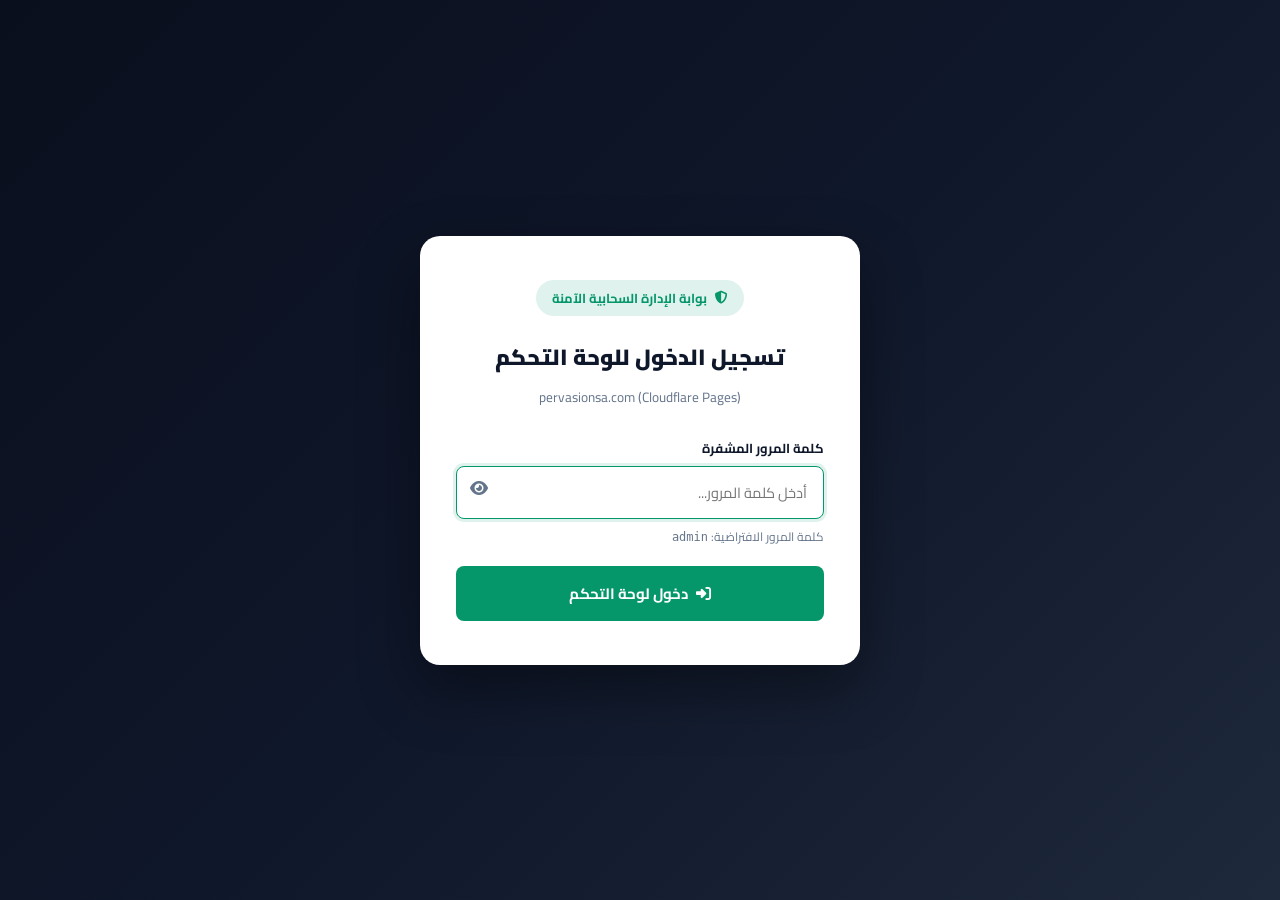
==== admin/index.html @ c08ce654 "Initial commit: Pervasion SA website and Admin CMS" ====
<!DOCTYPE html>
<html lang="ar" dir="rtl">
<head>
  <meta charset="UTF-8">
  <meta name="viewport" content="width=device-width, initial-scale=1.0">
  <title>لوحة التحكم الاحترافية | شركة بيرفيجن السعودية - Pervasion SA</title>
  <link rel="icon" type="image/png" href="../images/under-construction.png">
  <link rel="stylesheet" href="https://cdnjs.cloudflare.com/ajax/libs/font-awesome/6.5.1/css/all.min.css">
  <link href="https://fonts.googleapis.com/css2?family=Cairo:wght@400;500;600;700;800;900&family=Inter:wght@400;500;600;700&display=swap" rel="stylesheet">
  <style>
    :root {
      --primary: #0F172A;
      --primary-light: #1E293B;
      --accent: #059669;
      --accent-hover: #047857;
      --accent-soft: rgba(5, 150, 105, 0.12);
      --gold: #D97706;
      --gold-soft: rgba(217, 119, 6, 0.12);
      --danger: #EF4444;
      --danger-soft: rgba(239, 68, 68, 0.1);
      --info: #2563EB;
      --info-soft: rgba(37, 99, 235, 0.1);
      --bg: #F8FAFC;
      --surface: #FFFFFF;
      --border: #E2E8F0;
      --text: #0F172A;
      --text-muted: #64748B;
      --radius-sm: 8px;
      --radius-md: 14px;
      --radius-lg: 20px;
      --shadow-sm: 0 2px 8px rgba(15, 23, 42, 0.04);
      --shadow-md: 0 8px 24px rgba(15, 23, 42, 0.08);
      --transition: all 0.22s cubic-bezier(0.16, 1, 0.3, 1);
    }

    * { margin: 0; padding: 0; box-sizing: border-box; }
    html, body {
      font-family: 'Cairo', 'Inter', sans-serif;
      direction: rtl;
      text-align: right;
      background: var(--bg);
      color: var(--text);
      min-height: 100vh;
      display: flex;
      flex-direction: column;
    }

    /* Auth Screen */
    #auth-screen {
      position: fixed;
      inset: 0;
      background: linear-gradient(135deg, #0A0F1D 0%, #0F172A 50%, #1E293B 100%);
      display: flex;
      align-items: center;
      justify-content: center;
      z-index: 99999;
      padding: 24px;
    }

    .auth-box {
      background: #FFFFFF;
      border-radius: 20px;
      padding: 44px 36px;
      width: 100%;
      max-width: 440px;
      box-shadow: 0 25px 60px rgba(0, 0, 0, 0.4);
      text-align: center;
    }

    .auth-brand-badge {
      display: inline-flex;
      align-items: center;
      gap: 8px;
      background: var(--accent-soft);
      color: var(--accent);
      padding: 6px 16px;
      border-radius: 30px;
      font-size: 13px;
      font-weight: 700;
      margin-bottom: 20px;
    }

    .auth-title { font-size: 22px; font-weight: 900; color: var(--primary); margin-bottom: 6px; }
    .auth-subtitle { font-size: 13.5px; color: var(--text-muted); margin-bottom: 26px; }

    /* Forms */
    .form-group { margin-bottom: 18px; text-align: right; }
    .form-label { display: block; font-size: 13px; font-weight: 700; color: var(--primary); margin-bottom: 6px; }
    .form-input {
      width: 100%;
      padding: 12px 16px;
      border: 1px solid var(--border);
      border-radius: var(--radius-sm);
      font-family: inherit;
      font-size: 14.5px;
      background: #F8FAFC;
      transition: var(--transition);
      color: var(--text);
    }
    .form-input:focus {
      outline: none;
      border-color: var(--accent);
      background: #FFFFFF;
      box-shadow: 0 0 0 3px var(--accent-soft);
    }

    .btn {
      display: inline-flex;
      align-items: center;
      justify-content: center;
      gap: 8px;
      font-family: inherit;
      font-size: 14px;
      font-weight: 700;
      padding: 10px 20px;
      border-radius: var(--radius-sm);
      cursor: pointer;
      border: none;
      transition: var(--transition);
      text-decoration: none;
    }
    .btn-primary {
      background: var(--accent);
      color: #FFFFFF;
    }
    .btn-primary:hover {
      background: var(--accent-hover);
      transform: translateY(-1px);
      box-shadow: 0 4px 14px rgba(5, 150, 105, 0.3);
    }
    .btn-action {
      background: #FFFFFF;
      border: 1px solid var(--border);
      color: var(--primary);
    }
    .btn-action:hover {
      border-color: var(--accent);
      color: var(--accent);
      background: var(--accent-soft);
    }
    .btn-danger {
      background: var(--danger-soft);
      color: var(--danger);
      border: 1px solid rgba(239, 68, 68, 0.2);
    }
    .btn-danger:hover {
      background: var(--danger);
      color: #FFFFFF;
    }

    /* Top Bar */
    .top-navbar {
      background: #FFFFFF;
      border-bottom: 1px solid var(--border);
      height: 72px;
      padding: 0 32px;
      display: flex;
      align-items: center;
      justify-content: space-between;
      position: sticky;
      top: 0;
      z-index: 1000;
      box-shadow: 0 2px 10px rgba(15, 23, 42, 0.04);
    }

    .nav-brand {
      display: flex;
      align-items: center;
      gap: 14px;
    }
    .nav-brand-icon {
      width: 42px;
      height: 42px;
      background: linear-gradient(135deg, #0F172A 0%, #1E293B 100%);
      color: var(--accent);
      border-radius: 10px;
      display: flex;
      align-items: center;
      justify-content: center;
      font-size: 20px;
      border: 1px solid rgba(5, 150, 105, 0.3);
    }
    .nav-brand-text h1 { font-size: 17px; font-weight: 800; color: var(--primary); }
    .nav-brand-text span { font-size: 12px; color: var(--text-muted); }

    .nav-controls {
      display: flex;
      align-items: center;
      gap: 12px;
    }

    /* Admin Layout */
    .admin-layout {
      display: flex;
      flex: 1;
      max-width: 1440px;
      width: 100%;
      margin: 24px auto;
      padding: 0 24px;
      gap: 24px;
    }

    /* Sidebar Navigation */
    .sidebar {
      width: 280px;
      flex-shrink: 0;
      display: flex;
      flex-direction: column;
      gap: 6px;
    }

    .nav-tab-btn {
      display: flex;
      align-items: center;
      gap: 14px;
      padding: 13px 18px;
      border-radius: var(--radius-sm);
      background: transparent;
      border: none;
      font-family: inherit;
      font-size: 14.5px;
      font-weight: 700;
      color: var(--text-muted);
      cursor: pointer;
      text-align: right;
      width: 100%;
      transition: var(--transition);
    }
    .nav-tab-btn i { font-size: 18px; width: 24px; text-align: center; }
    .nav-tab-btn:hover { background: #E2E8F0; color: var(--primary); }
    .nav-tab-btn.active {
      background: var(--primary);
      color: #FFFFFF;
      box-shadow: 0 4px 16px rgba(15, 23, 42, 0.15);
    }
    .nav-tab-btn.active i { color: #34D399; }

    .badge-pill {
      margin-right: auto;
      background: var(--accent);
      color: #FFFFFF;
      font-size: 11px;
      padding: 2px 8px;
      border-radius: 12px;
      font-weight: 700;
    }

    /* Main Content Panel */
    .content-panel {
      flex: 1;
      background: #FFFFFF;
      border: 1px solid var(--border);
      border-radius: var(--radius-md);
      padding: 32px;
      box-shadow: var(--shadow-sm);
      min-height: 650px;
    }

    .tab-pane { display: none; }
    .tab-pane.active { display: block; animation: paneFade 0.22s cubic-bezier(0.16, 1, 0.3, 1); }
    @keyframes paneFade { from { opacity: 0; transform: translateY(6px); } to { opacity: 1; transform: translateY(0); } }

    .pane-header {
      display: flex;
      align-items: center;
      justify-content: space-between;
      margin-bottom: 26px;
      padding-bottom: 18px;
      border-bottom: 1px solid var(--border);
      flex-wrap: wrap;
      gap: 16px;
    }
    .pane-title-group h2 { font-size: 21px; font-weight: 900; color: var(--primary); }
    .pane-title-group p { font-size: 13.5px; color: var(--text-muted); margin-top: 4px; }

    /* Dashboard Overview Cards */
    .metrics-row {
      display: grid;
      grid-template-columns: repeat(4, 1fr);
      gap: 16px;
      margin-bottom: 28px;
    }

    .stat-card {
      background: #F8FAFC;
      border: 1px solid var(--border);
      border-radius: var(--radius-sm);
      padding: 20px;
      display: flex;
      align-items: center;
      gap: 16px;
    }
    .stat-icon-wrap {
      width: 48px;
      height: 48px;
      border-radius: 12px;
      display: flex;
      align-items: center;
      justify-content: center;
      font-size: 20px;
      flex-shrink: 0;
    }
    .stat-num { font-size: 20px; font-weight: 900; color: var(--primary); font-family: 'Inter', sans-serif; }
    .stat-label { font-size: 12.5px; font-weight: 600; color: var(--text-muted); margin-top: 2px; }

    /* Toggle Switch */
    .switch-card {
      background: #F8FAFC;
      border: 1px solid var(--border);
      border-radius: var(--radius-sm);
      padding: 22px;
      display: flex;
      align-items: center;
      justify-content: space-between;
      margin-bottom: 24px;
    }
    .toggle-ui {
      position: relative;
      display: inline-block;
      width: 58px;
      height: 32px;
    }
    .toggle-ui input { opacity: 0; width: 0; height: 0; }
    .toggle-slider {
      position: absolute;
      cursor: pointer;
      inset: 0;
      background-color: #CBD5E1;
      transition: .3s;
      border-radius: 32px;
    }
    .toggle-slider:before {
      position: absolute;
      content: "";
      height: 24px;
      width: 24px;
      left: 4px;
      bottom: 4px;
      background-color: white;
      transition: .3s;
      border-radius: 50%;
      box-shadow: 0 2px 4px rgba(0,0,0,0.2);
    }
    input:checked + .toggle-slider { background-color: var(--accent); }
    input:checked + .toggle-slider:before { transform: translateX(26px); }

    /* Tables */
    .pro-table {
      width: 100%;
      border-collapse: collapse;
      font-size: 14px;
    }
    .pro-table th {
      background: #F8FAFC;
      padding: 12px 16px;
      border-bottom: 2px solid var(--border);
      font-weight: 800;
      color: var(--primary);
    }
    .pro-table td {
      padding: 14px 16px;
      border-bottom: 1px solid var(--border);
      color: var(--text);
    }
    .pro-table tr:hover td { background: #F8FAFC; }

    /* Modals */
    .modal-overlay {
      position: fixed;
      inset: 0;
      background: rgba(15, 23, 42, 0.65);
      backdrop-filter: blur(4px);
      z-index: 100000;
      display: none;
      align-items: center;
      justify-content: center;
      padding: 20px;
    }
    .modal-overlay.active { display: flex; }
    .modal-card {
      background: #FFFFFF;
      border-radius: 18px;
      padding: 36px;
      width: 100%;
      max-width: 480px;
      box-shadow: 0 25px 60px rgba(0, 0, 0, 0.3);
      animation: modalPop 0.22s cubic-bezier(0.16, 1, 0.3, 1);
    }
    @keyframes modalPop { from { opacity: 0; transform: scale(0.95); } to { opacity: 1; transform: scale(1); } }
    .modal-top { display: flex; align-items: center; justify-content: space-between; margin-bottom: 22px; }
    .modal-title { font-size: 19px; font-weight: 800; color: var(--primary); display: flex; align-items: center; gap: 8px; }
    .modal-close { background: none; border: none; font-size: 22px; color: var(--text-muted); cursor: pointer; }

    /* Alerts */
    .alert-banner {
      padding: 12px 18px;
      border-radius: var(--radius-sm);
      font-size: 14px;
      margin-bottom: 20px;
      display: none;
      align-items: center;
      gap: 10px;
    }
    .alert-banner.success { background: #ECFDF5; border: 1px solid #A7F3D0; color: #065F46; }
    .alert-banner.error { background: #FEF2F2; border: 1px solid #FECACA; color: #991B1B; }

    @media (max-width: 992px) {
      .admin-layout { flex-direction: column; }
      .sidebar { width: 100%; flex-direction: row; overflow-x: auto; padding-bottom: 8px; }
      .metrics-row { grid-template-columns: repeat(2, 1fr); }
    }
    @media (max-width: 640px) {
      .metrics-row { grid-template-columns: 1fr; }
      .top-navbar { padding: 0 16px; }
    }
  </style>
</head>
<body>

  <!-- Authentication Modal -->
  <div id="auth-screen">
    <div class="auth-box">
      <div class="auth-brand-badge">
        <i class="fas fa-shield-alt"></i>
        <span>بوابة الإدارة السحابية الآمنة</span>
      </div>
      <h2 class="auth-title">تسجيل الدخول للوحة التحكم</h2>
      <p class="auth-subtitle">pervasionsa.com (Cloudflare Pages)</p>

      <div id="login-alert" class="alert-banner error">
        <i class="fas fa-exclamation-circle"></i>
        <span>كلمة المرور غير صحيحة، يرجى المحاولة مرة أخرى.</span>
      </div>

      <form id="login-form">
        <div class="form-group">
          <label class="form-label" for="login-password">كلمة المرور المشفرة</label>
          <div style="position: relative;">
            <input type="password" id="login-password" class="form-input" placeholder="أدخل كلمة المرور..." required autofocus>
            <i class="fas fa-eye" id="toggle-auth-pwd" style="position: absolute; left: 14px; top: 14px; color: var(--text-muted); cursor: pointer;"></i>
          </div>
          <small style="color: var(--text-muted); font-size: 12px; margin-top: 6px; display: block;">كلمة المرور الافتراضية: <code>admin</code></small>
        </div>
        <button type="submit" class="btn btn-primary" style="width: 100%; padding: 13px; font-size: 15px;">
          <i class="fas fa-sign-in-alt"></i>
          <span>دخول لوحة التحكم</span>
        </button>
      </form>
    </div>
  </div>

  <!-- Top Navigation Bar -->
  <header class="top-navbar">
    <div class="nav-brand">
      <div class="nav-brand-icon">
        <i class="fas fa-sliders-h"></i>
      </div>
      <div class="nav-brand-text">
        <h1>لوحة تحكم شركة بيرفيجن السعودية</h1>
        <span>Cloudflare Pages Global CDN | pervasionsa.com</span>
      </div>
    </div>

    <div class="nav-controls">
      <a href="../" target="_blank" class="btn btn-action" title="معاينة الموقع">
        <i class="fas fa-external-link-alt"></i>
        <span>معاينة الموقع</span>
      </a>
      <button class="btn btn-primary" id="btn-open-pwd-modal">
        <i class="fas fa-key"></i>
        <span>تغيير كلمة المرور</span>
      </button>
      <button class="btn btn-danger" id="btn-logout">
        <i class="fas fa-power-off"></i>
        <span>خروج</span>
      </button>
    </div>
  </header>

  <!-- Admin Body Layout -->
  <div class="admin-layout">
    
    <!-- Sidebar Menu -->
    <aside class="sidebar">
      <button class="nav-tab-btn active" data-tab="overview">
        <i class="fas fa-tachometer-alt"></i>
        <span>نظرة عامة والمؤشرات</span>
      </button>
      <button class="nav-tab-btn" data-tab="maintenance">
        <i class="fas fa-tools"></i>
        <span>وضع قيد التطوير (Under Construction)</span>
      </button>
      <button class="nav-tab-btn" data-tab="identity">
        <i class="fas fa-building"></i>
        <span>بيانات وهوية المنشأة</span>
      </button>
      <button class="nav-tab-btn" data-tab="services">
        <i class="fas fa-cubes"></i>
        <span>إدارة الخدمات والحلول</span>
      </button>
      <button class="nav-tab-btn" data-tab="inquiries">
        <i class="fas fa-inbox"></i>
        <span>صندوق رسائل العملاء</span>
        <span class="badge-pill" id="badge-inquiries">0</span>
      </button>
      <button class="nav-tab-btn" data-tab="backup">
        <i class="fas fa-database"></i>
        <span>النسخ الاحتياطي والبيانات</span>
      </button>
    </aside>

    <!-- Main Content Panel -->
    <main class="content-panel">
      
      <!-- Global Feedback Notification -->
      <div id="global-alert" class="alert-banner success">
        <i class="fas fa-check-circle"></i>
        <span id="global-alert-text">تم حفظ التغييرات بنجاح!</span>
      </div>

      <!-- Tab 1: Overview -->
      <section id="pane-overview" class="tab-pane active">
        <div class="pane-header">
          <div class="pane-title-group">
            <h2>نظرة عامة على النظام وحالة البث السحابي</h2>
            <p>مؤشرات التشغيل واستقرار الدومين المباشر عبر مراكز بيانات Cloudflare.</p>
          </div>
        </div>

        <div class="metrics-row">
          <div class="stat-card">
            <div class="stat-icon-wrap" style="background: var(--accent-soft); color: var(--accent);">
              <i class="fas fa-shield-check"></i>
            </div>
            <div>
              <div class="stat-num" style="color: var(--accent);">100% نشط</div>
              <div class="stat-label">حالة Cloudflare CDN & SSL</div>
            </div>
          </div>

          <div class="stat-card">
            <div class="stat-icon-wrap" style="background: var(--gold-soft); color: var(--gold);">
              <i class="fas fa-hard-hat"></i>
            </div>
            <div>
              <div class="stat-num" id="overview-maint-status" style="color: var(--gold);">مُفعّل</div>
              <div class="stat-label">وضع Under Construction</div>
            </div>
          </div>

          <div class="stat-card">
            <div class="stat-icon-wrap" style="background: var(--info-soft); color: var(--info);">
              <i class="fas fa-cubes"></i>
            </div>
            <div>
              <div class="stat-num" id="overview-services-num">6</div>
              <div class="stat-label">الخدمات الجاهزة للإطلاق</div>
            </div>
          </div>

          <div class="stat-card">
            <div class="stat-icon-wrap" style="background: var(--danger-soft); color: var(--danger);">
              <i class="fas fa-server"></i>
            </div>
            <div>
              <div class="stat-num" style="color: var(--danger);">تم حذفه</div>
              <div class="stat-label">خادم Contabo القديم</div>
            </div>
          </div>
        </div>

        <!-- System Architecture Details -->
        <div style="background: #F8FAFC; border: 1px solid var(--border); border-radius: var(--radius-sm); padding: 24px; margin-top: 10px;">
          <h3 style="font-size: 16px; font-weight: 800; color: var(--primary); margin-bottom: 14px; display: flex; align-items: center; gap: 8px;">
            <i class="fas fa-network-wired" style="color: var(--accent);"></i>
            تفاصيل البنية التحتية للموقع (Cloudflare Architecture)
          </h3>
          <div style="display: grid; grid-template-columns: repeat(auto-fit, minmax(260px, 1fr)); gap: 16px; font-size: 13.5px;">
            <div><strong>النطاق الرئيسي:</strong> <span dir="ltr">pervasionsa.com</span> (SSL مفعّل)</div>
            <div><strong>نطاق www:</strong> <span dir="ltr">www.pervasionsa.com</span> (CNAME مفعّل)</div>
            <div><strong>مشروع Pages:</strong> <span dir="ltr">pervasionsa.pages.dev</span></div>
            <div><strong>الحماية:</strong> WAF + Anycast DDoS Mitigation</div>
          </div>
        </div>
      </section>

      <!-- Tab 2: Under Construction Controller -->
      <section id="pane-maintenance" class="tab-pane">
        <div class="pane-header">
          <div class="pane-title-group">
            <h2>التحكم في صفحة (قيد التطوير / Under Construction)</h2>
            <p>يمكنك تفعيل أو تعديل رسالة الصيانة، أو توجيه الزوار للموقع الكامل في أي وقت.</p>
          </div>
          <button class="btn btn-primary" id="btn-save-maint">
            <i class="fas fa-save"></i>
            <span>حفظ الإعدادات</span>
          </button>
        </div>

        <div class="switch-card">
          <div>
            <h4 style="font-size: 16px; font-weight: 800; color: var(--primary);">تفعيل صفحة قيد التطوير (Under Construction Mode)</h4>
            <p style="font-size: 13.5px; color: var(--text-muted); margin-top: 4px;">
              عندما تكون مفعّلة، يرى الزائر صفحة قيد التطوير مع صورة الحاجز البرتقالي الأصلية.
            </p>
          </div>
          <label class="toggle-ui">
            <input type="checkbox" id="maint-toggle" checked>
            <span class="toggle-slider"></span>
          </label>
        </div>

        <!-- Preview Card -->
        <div style="background: #F8FAFC; border: 1px solid var(--border); border-radius: var(--radius-sm); padding: 24px; text-align: center; margin-bottom: 24px;">
          <h4 style="font-size: 14.5px; font-weight: 700; color: var(--primary); margin-bottom: 12px;">معاينة الصورة المعروضة حالياً</h4>
          <img src="../images/under-construction.png" alt="Under Construction" style="max-height: 220px; max-width: 100%; margin: 0 auto; border-radius: 8px;">
        </div>

        <div class="form-group">
          <label class="form-label">عنوان الإعلان التوضيحي (اختياري)</label>
          <input type="text" id="maint-title" class="form-input" value="الموقع قيد التطوير والترقية الشاملة">
        </div>

        <div class="form-group">
          <label class="form-label">نص رسالة التواصل مع العملاء</label>
          <textarea id="maint-msg" class="form-input" rows="3">نعمل حالياً على تجهيز البوابة الرقمية لشركة بيرفيجن السعودية. ترقبوا الإطلاق قريباً!</textarea>
        </div>
      </section>

      <!-- Tab 3: Company Identity -->
      <section id="pane-identity" class="tab-pane">
        <div class="pane-header">
          <div class="pane-title-group">
            <h2>بيانات وهوية المنشأة ومعلومات الاتصال</h2>
            <p>تجهيز بيانات الشركة الرسمية، وسائل التواصل، والسجل التجاري في أي وقت.</p>
          </div>
          <button class="btn btn-primary" id="btn-save-identity">
            <i class="fas fa-save"></i>
            <span>حفظ البيانات</span>
          </button>
        </div>

        <div style="display: grid; grid-template-columns: 1fr 1fr; gap: 20px;">
          <div class="form-group">
            <label class="form-label">اسم المنشأة (بالعربية)</label>
            <input type="text" id="id-name-ar" class="form-input" value="شركة بيرفيجن السعودية للحلول الرقمية">
          </div>
          <div class="form-group">
            <label class="form-label">اسم المنشأة (بالإنجليزية)</label>
            <input type="text" id="id-name-en" class="form-input" value="Pervasion SA Digital Solutions">
          </div>
        </div>

        <div class="form-group">
          <label class="form-label">الوصف والشعار اللفظي (Tagline)</label>
          <input type="text" id="id-tagline" class="form-input" value="حلول تقنية ورقمية رائدة تواكب تطلعات رؤية السعودية 2030">
        </div>

        <div style="display: grid; grid-template-columns: 1fr 1fr; gap: 20px;">
          <div class="form-group">
            <label class="form-label">البريد الإلكتروني الرسمي</label>
            <input type="email" id="id-email" class="form-input" value="info@pervasionsa.com">
          </div>
          <div class="form-group">
            <label class="form-label">رقم الهاتف الموحد</label>
            <input type="tel" id="id-phone" class="form-input" value="+966 11 456 7890">
          </div>
        </div>

        <div style="display: grid; grid-template-columns: 1fr 1fr; gap: 20px;">
          <div class="form-group">
            <label class="form-label">رقم الواتساب للمحادثة</label>
            <input type="tel" id="id-whatsapp" class="form-input" value="+966 50 123 4567">
          </div>
          <div class="form-group">
            <label class="form-label">رقم السجل التجاري (CR)</label>
            <input type="text" id="id-cr" class="form-input" value="1010789456">
          </div>
        </div>

        <div class="form-group">
          <label class="form-label">العنوان والمقر بالمملكة</label>
          <input type="text" id="id-address" class="form-input" value="طريق الملك فهد، برج الفيصلية، الرياض، المملكة العربية السعودية">
        </div>
      </section>

      <!-- Tab 4: Services Management -->
      <section id="pane-services" class="tab-pane">
        <div class="pane-header">
          <div class="pane-title-group">
            <h2>إدارة الخدمات والحلول الرقمية</h2>
            <p>قائمة الخدمات التقنية المجهزة للموقع، يمكنك إضافة أو تعديل أو حذف أي خدمة في أي وقت.</p>
          </div>
          <button class="btn btn-primary" id="btn-add-service">
            <i class="fas fa-plus"></i>
            <span>إضافة خدمة جديدة</span>
          </button>
        </div>

        <div id="services-container-list">
          <!-- Rendered dynamically -->
        </div>
      </section>

      <!-- Tab 5: Inquiries Inbox -->
      <section id="pane-inquiries" class="tab-pane">
        <div class="pane-header">
          <div class="pane-title-group">
            <h2>صندوق رسائل واستفسارات العملاء</h2>
            <p>متابعة كافة الاستفسارات والطلبات المستقبلية مع خيارات الحفظ والحذف.</p>
          </div>
          <button class="btn btn-action" id="btn-clear-inquiries">
            <i class="fas fa-trash-alt"></i>
            <span>تفريغ الصندوق</span>
          </button>
        </div>

        <div style="overflow-x: auto;">
          <table class="pro-table">
            <thead>
              <tr>
                <th>التاريخ</th>
                <th>اسم العميل</th>
                <th>البريد الإلكتروني</th>
                <th>الهاتف</th>
                <th>الخدمة المطلوبة</th>
                <th>الرسالة</th>
                <th>إجراء</th>
              </tr>
            </thead>
            <tbody id="inquiries-tbody">
              <!-- Rendered dynamically -->
            </tbody>
          </table>
        </div>
      </section>

      <!-- Tab 6: Backup & Engine -->
      <section id="pane-backup" class="tab-pane">
        <div class="pane-header">
          <div class="pane-title-group">
            <h2>النسخ الاحتياطي وإدارة البيانات المتقدمة</h2>
            <p>تصدير كافة إعدادات المنشأة والخدمات وملفات الموقع كنسخة احتياطية (JSON) واستعادتها بضغطة زر.</p>
          </div>
        </div>

        <div style="display: grid; grid-template-columns: 1fr 1fr; gap: 24px;">
          <div style="background: #F8FAFC; border: 1px solid var(--border); border-radius: var(--radius-sm); padding: 26px;">
            <i class="fas fa-file-export" style="font-size: 36px; color: var(--accent); margin-bottom: 14px; display: block;"></i>
            <h3 style="font-size: 17px; font-weight: 800; color: var(--primary); margin-bottom: 8px;">تصدير نسخة احتياطية فورية</h3>
            <p style="font-size: 13.5px; color: var(--text-muted); margin-bottom: 22px;">
              احفظ ملف بيانات كامل يشمل كافة إعدادات الشركة وكلمات المرور والخدمات المسجلة.
            </p>
            <button class="btn btn-action" id="btn-export-json">
              <i class="fas fa-download"></i>
              <span>تحميل نسخة احتياطية (.json)</span>
            </button>
          </div>

          <div style="background: #F8FAFC; border: 1px solid var(--border); border-radius: var(--radius-sm); padding: 26px;">
            <i class="fas fa-file-import" style="font-size: 36px; color: var(--info); margin-bottom: 14px; display: block;"></i>
            <h3 style="font-size: 17px; font-weight: 800; color: var(--primary); margin-bottom: 8px;">استعادة نسخة احتياطية</h3>
            <p style="font-size: 13.5px; color: var(--text-muted); margin-bottom: 22px;">
              استورد ملف النسخة الاحتياطية لتحديث أو استعادة كافة إعدادات الموقع فوراً.
            </p>
            <input type="file" id="input-import-file" accept=".json" style="display: none;">
            <button class="btn btn-action" onclick="document.getElementById('input-import-file').click();">
              <i class="fas fa-upload"></i>
              <span>اختيار ملف والاستعادة</span>
            </button>
          </div>
        </div>
      </section>

    </main>
  </div>

  <!-- Change Password Modal -->
  <div class="modal-overlay" id="pwd-modal-overlay">
    <div class="modal-card">
      <div class="modal-top">
        <h3 class="modal-title"><i class="fas fa-key" style="color: var(--accent);"></i> تغيير كلمة المرور</h3>
        <button class="modal-close" onclick="closeModal('pwd-modal-overlay')">&times;</button>
      </div>

      <div id="pwd-modal-alert" class="alert-banner">
        <i class="fas fa-info-circle"></i>
        <span id="pwd-modal-alert-msg"></span>
      </div>

      <form id="change-pwd-form">
        <div class="form-group">
          <label class="form-label" for="input-cur-pwd">كلمة المرور الحالية *</label>
          <input type="password" id="input-cur-pwd" class="form-input" required placeholder="أدخل كلمة المرور الحالية">
        </div>
        <div class="form-group">
          <label class="form-label" for="input-new-pwd">كلمة المرور الجديدة *</label>
          <input type="password" id="input-new-pwd" class="form-input" required minlength="4" placeholder="اختر أي كلمة مرور قوية">
        </div>
        <div class="form-group">
          <label class="form-label" for="input-cnf-pwd">تأكيد كلمة المرور الجديدة *</label>
          <input type="password" id="input-cnf-pwd" class="form-input" required minlength="4" placeholder="أعد إدخال كلمة المرور للتأكيد">
        </div>
        <button type="submit" class="btn btn-primary" style="width: 100%; padding: 13px; margin-top: 10px;">
          <i class="fas fa-check"></i>
          <span>تأكيد وتحديث كلمة المرور</span>
        </button>
      </form>
    </div>
  </div>

  <!-- Shared Sync Script -->
  <script src="../js/pervasionsa-sync.js"></script>
  <script>
    const AUTH_SESSION_KEY = 'pervasionsa_auth_state_pro';

    function checkAuth() {
      const isAuth = sessionStorage.getItem(AUTH_SESSION_KEY);
      if (isAuth === 'true') {
        document.getElementById('auth-screen').style.display = 'none';
        loadDashboardData();
      } else {
        document.getElementById('auth-screen').style.display = 'flex';
      }
    }

    // Toggle Auth Password
    document.getElementById('toggle-auth-pwd').addEventListener('click', function() {
      const inp = document.getElementById('login-password');
      if (inp.type === 'password') {
        inp.type = 'text';
        this.classList.replace('fa-eye', 'fa-eye-slash');
      } else {
        inp.type = 'password';
        this.classList.replace('fa-eye-slash', 'fa-eye');
      }
    });

    // Login Form Submit
    document.getElementById('login-form').addEventListener('submit', (e) => {
      e.preventDefault();
      const entered = document.getElementById('login-password').value;
      const data = PervasionData.get();
      const currentPwd = data.settings.adminPassword || 'admin';

      if (entered === currentPwd) {
        sessionStorage.setItem(AUTH_SESSION_KEY, 'true');
        document.getElementById('login-alert').style.display = 'none';
        document.getElementById('auth-screen').style.display = 'none';
        loadDashboardData();
      } else {
        document.getElementById('login-alert').style.display = 'flex';
        document.getElementById('login-password').value = '';
        document.getElementById('login-password').focus();
      }
    });

    // Logout
    document.getElementById('btn-logout').addEventListener('click', () => {
      sessionStorage.removeItem(AUTH_SESSION_KEY);
      window.location.reload();
    });

    // Tabs
    document.querySelectorAll('.nav-tab-btn').forEach(btn => {
      btn.addEventListener('click', () => {
        document.querySelectorAll('.nav-tab-btn').forEach(b => b.classList.remove('active'));
        document.querySelectorAll('.tab-pane').forEach(p => p.classList.remove('active'));
        btn.classList.add('active');
        const targetId = 'pane-' + btn.getAttribute('data-tab');
        const target = document.getElementById(targetId);
        if (target) target.classList.add('active');
      });
    });

    // Alert Notification
    function showGlobalAlert(msg, isError = false) {
      const alert = document.getElementById('global-alert');
      document.getElementById('global-alert-text').textContent = msg;
      alert.className = isError ? 'alert-banner error' : 'alert-banner success';
      alert.style.display = 'flex';
      setTimeout(() => alert.style.display = 'none', 3500);
    }

    // Modals
    function openModal(id) { document.getElementById(id).classList.add('active'); }
    function closeModal(id) { document.getElementById(id).classList.remove('active'); }

    document.getElementById('btn-open-pwd-modal').addEventListener('click', () => {
      document.getElementById('input-cur-pwd').value = '';
      document.getElementById('input-new-pwd').value = '';
      document.getElementById('input-cnf-pwd').value = '';
      document.getElementById('pwd-modal-alert').style.display = 'none';
      openModal('pwd-modal-overlay');
    });

    // Change Password Form
    document.getElementById('change-pwd-form').addEventListener('submit', (e) => {
      e.preventDefault();
      const cur = document.getElementById('input-cur-pwd').value;
      const n1 = document.getElementById('input-new-pwd').value;
      const n2 = document.getElementById('input-cnf-pwd').value;
      const data = PervasionData.get();
      const currentPwd = data.settings.adminPassword || 'admin';
      const alertBox = document.getElementById('pwd-modal-alert');
      const alertMsg = document.getElementById('pwd-modal-alert-msg');

      if (cur !== currentPwd) {
        alertBox.className = 'alert-banner error';
        alertMsg.textContent = 'كلمة المرور الحالية غير صحيحة!';
        alertBox.style.display = 'flex';
        return;
      }
      if (n1.length < 4) {
        alertBox.className = 'alert-banner error';
        alertMsg.textContent = 'يجب ألا تقل كلمة المرور عن 4 خانات!';
        alertBox.style.display = 'flex';
        return;
      }
      if (n1 !== n2) {
        alertBox.className = 'alert-banner error';
        alertMsg.textContent = 'كلمتا المرور غير متطابقتين!';
        alertBox.style.display = 'flex';
        return;
      }

      data.settings.adminPassword = n1;
      PervasionData.save(data);

      alertBox.className = 'alert-banner success';
      alertMsg.textContent = 'تم تغيير كلمة المرور بنجاح!';
      alertBox.style.display = 'flex';

      setTimeout(() => {
        closeModal('pwd-modal-overlay');
        showGlobalAlert('تم تحديث كلمة مرور الأدمن بنجاح!');
      }, 1000);
    });

    // Load Data
    function loadDashboardData() {
      const data = PervasionData.get();
      const s = data.settings;

      // Overview Stats
      document.getElementById('overview-maint-status').textContent = s.maintenanceMode ? 'مُفعّل' : 'معطّل';
      document.getElementById('overview-maint-status').style.color = s.maintenanceMode ? '#D97706' : '#059669';
      document.getElementById('overview-services-num').textContent = data.services.length;
      document.getElementById('badge-inquiries').textContent = data.inquiries.length;

      // Maintenance Tab
      document.getElementById('maint-toggle').checked = !!s.maintenanceMode;
      document.getElementById('maint-title').value = s.maintenanceTitle || '';
      document.getElementById('maint-msg').value = s.maintenanceMsg || '';

      // Identity Tab
      document.getElementById('id-name-ar').value = s.siteName || '';
      document.getElementById('id-name-en').value = s.siteNameEn || '';
      document.getElementById('id-tagline').value = s.tagline || '';
      document.getElementById('id-email').value = s.email || '';
      document.getElementById('id-phone').value = s.phone || '';
      document.getElementById('id-whatsapp').value = s.whatsapp || '';
      document.getElementById('id-cr').value = s.crNumber || '';
      document.getElementById('id-address').value = s.address || '';

      // Render Services
      renderServicesList(data.services);

      // Render Inquiries
      renderInquiriesList(data.inquiries);
    }

    // Save Maintenance
    document.getElementById('btn-save-maint').addEventListener('click', () => {
      const data = PervasionData.get();
      data.settings.maintenanceMode = document.getElementById('maint-toggle').checked;
      data.settings.maintenanceTitle = document.getElementById('maint-title').value;
      data.settings.maintenanceMsg = document.getElementById('maint-msg').value;

      PervasionData.save(data);
      showGlobalAlert('تم حفظ إعدادات صفحة قيد التطوير!');
      loadDashboardData();
    });

    // Save Identity
    document.getElementById('btn-save-identity').addEventListener('click', () => {
      const data = PervasionData.get();
      data.settings.siteName = document.getElementById('id-name-ar').value;
      data.settings.siteNameEn = document.getElementById('id-name-en').value;
      data.settings.tagline = document.getElementById('id-tagline').value;
      data.settings.email = document.getElementById('id-email').value;
      data.settings.phone = document.getElementById('id-phone').value;
      data.settings.whatsapp = document.getElementById('id-whatsapp').value;
      data.settings.crNumber = document.getElementById('id-cr').value;
      data.settings.address = document.getElementById('id-address').value;

      PervasionData.save(data);
      showGlobalAlert('تم حفظ بيانات وهوية المنشأة بنجاح!');
    });

    // Render Services
    function renderServicesList(services) {
      const container = document.getElementById('services-container-list');
      if (!services || services.length === 0) {
        container.innerHTML = '<p style="text-align: center; color: var(--text-muted); padding: 30px;">لا توجد خدمات مضافة حالياً.</p>';
        return;
      }

      container.innerHTML = `
        <div style="display: flex; flex-direction: column; gap: 14px;">
          ${services.map((srv, idx) => `
            <div style="background: #F8FAFC; border: 1px solid var(--border); border-radius: var(--radius-sm); padding: 18px; display: flex; align-items: center; justify-content: space-between; gap: 16px;">
              <div style="display: flex; align-items: center; gap: 16px;">
                <div style="width: 44px; height: 44px; background: var(--accent-soft); color: var(--accent); border-radius: 10px; display: flex; align-items: center; justify-content: center; font-size: 18px;">
                  <i class="${srv.icon || 'fas fa-check'}"></i>
                </div>
                <div>
                  <h4 style="font-size: 15.5px; font-weight: 800; color: var(--primary);">${srv.title}</h4>
                  <p style="font-size: 13px; color: var(--text-muted); margin-top: 3px; max-width: 650px;">${srv.desc}</p>
                </div>
              </div>
              <button class="btn btn-danger" onclick="deleteServiceItem(${idx})" style="padding: 6px 14px; font-size: 12.5px;">
                <i class="fas fa-trash"></i> حذف
              </button>
            </div>
          `).join('')}
        </div>
      `;
    }

    window.deleteServiceItem = function(index) {
      if (confirm('هل أنت متأكد من حذف هذه الخدمة؟')) {
        const data = PervasionData.get();
        data.services.splice(index, 1);
        PervasionData.save(data);
        showGlobalAlert('تم حذف الخدمة بنجاح.');
        loadDashboardData();
      }
    };

    document.getElementById('btn-add-service').addEventListener('click', () => {
      const title = prompt('أدخل اسم الخدمة أو الحل التقني:');
      if (!title) return;
      const desc = prompt('أدخل نبذة مختصرة عن الخدمة:');
      if (!desc) return;

      const data = PervasionData.get();
      data.services.push({
        id: 'srv-' + Date.now(),
        icon: 'fas fa-cube',
        title: title,
        titleEn: title,
        desc: desc,
        category: 'tech'
      });
      PervasionData.save(data);
      showGlobalAlert('تمت إضافة الخدمة بنجاح!');
      loadDashboardData();
    });

    // Render Inquiries
    function renderInquiriesList(inquiries) {
      const tbody = document.getElementById('inquiries-tbody');
      if (!inquiries || inquiries.length === 0) {
        tbody.innerHTML = '<tr><td colspan="7" style="text-align: center; color: var(--text-muted); padding: 30px;">لا توجد رسائل واردة حالياً.</td></tr>';
        return;
      }
      tbody.innerHTML = inquiries.map((inq, idx) => `
        <tr>
          <td style="font-family: 'Inter'; font-size: 12.5px; white-space: nowrap;">${inq.date || '-'}</td>
          <td style="font-weight: 700;">${inq.name || '-'}</td>
          <td><a href="mailto:${inq.email}" style="color: var(--accent); font-weight: 600;">${inq.email || '-'}</a></td>
          <td dir="ltr" style="text-align: right; font-family: 'Inter';">${inq.phone || '-'}</td>
          <td><span style="background: var(--accent-soft); color: var(--accent); font-size: 12px; font-weight: 700; padding: 2px 8px; border-radius: 6px;">${inq.service || '-'}</span></td>
          <td style="font-size: 13px; max-width: 250px;">${inq.message || '-'}</td>
          <td>
            <button class="btn btn-danger" onclick="deleteInquiryRow(${idx})" style="padding: 4px 8px; font-size: 12px;">
              <i class="fas fa-trash"></i>
            </button>
          </td>
        </tr>
      `).join('');
    }

    window.deleteInquiryRow = function(index) {
      if (confirm('حذف هذه الرسالة؟')) {
        const data = PervasionData.get();
        data.inquiries.splice(index, 1);
        PervasionData.save(data);
        showGlobalAlert('تم حذف الرسالة.');
        loadDashboardData();
      }
    };

    document.getElementById('btn-clear-inquiries').addEventListener('click', () => {
      if (confirm('تفريغ كافة الرسائل في الصندوق؟')) {
        const data = PervasionData.get();
        data.inquiries = [];
        PervasionData.save(data);
        showGlobalAlert('تم تفريغ صندوق الرسائل.');
        loadDashboardData();
      }
    });

    // Export JSON
    document.getElementById('btn-export-json').addEventListener('click', () => {
      const data = PervasionData.get();
      const blob = new Blob([JSON.stringify(data, null, 2)], { type: 'application/json' });
      const url = URL.createObjectURL(blob);
      const a = document.createElement('a');
      a.href = url;
      a.download = `pervasionsa-backup-${new Date().toISOString().substring(0, 10)}.json`;
      a.click();
      URL.revokeObjectURL(url);
    });

    // Import JSON
    document.getElementById('input-import-file').addEventListener('change', (e) => {
      const file = e.target.files[0];
      if (!file) return;
      const reader = new FileReader();
      reader.onload = (event) => {
        try {
          const imported = JSON.parse(event.target.result);
          if (imported.settings) {
            PervasionData.save(imported);
            showGlobalAlert('تمت استعادة النسخة الاحتياطية بنجاح!');
            loadDashboardData();
          } else {
            alert('الملف غير متوافق!');
          }
        } catch (err) {
          alert('خطأ في قراءة ملف JSON: ' + err.message);
        }
      };
      reader.readAsText(file);
    });

    document.addEventListener('DOMContentLoaded', checkAuth);
  </script>
</body>
</html>
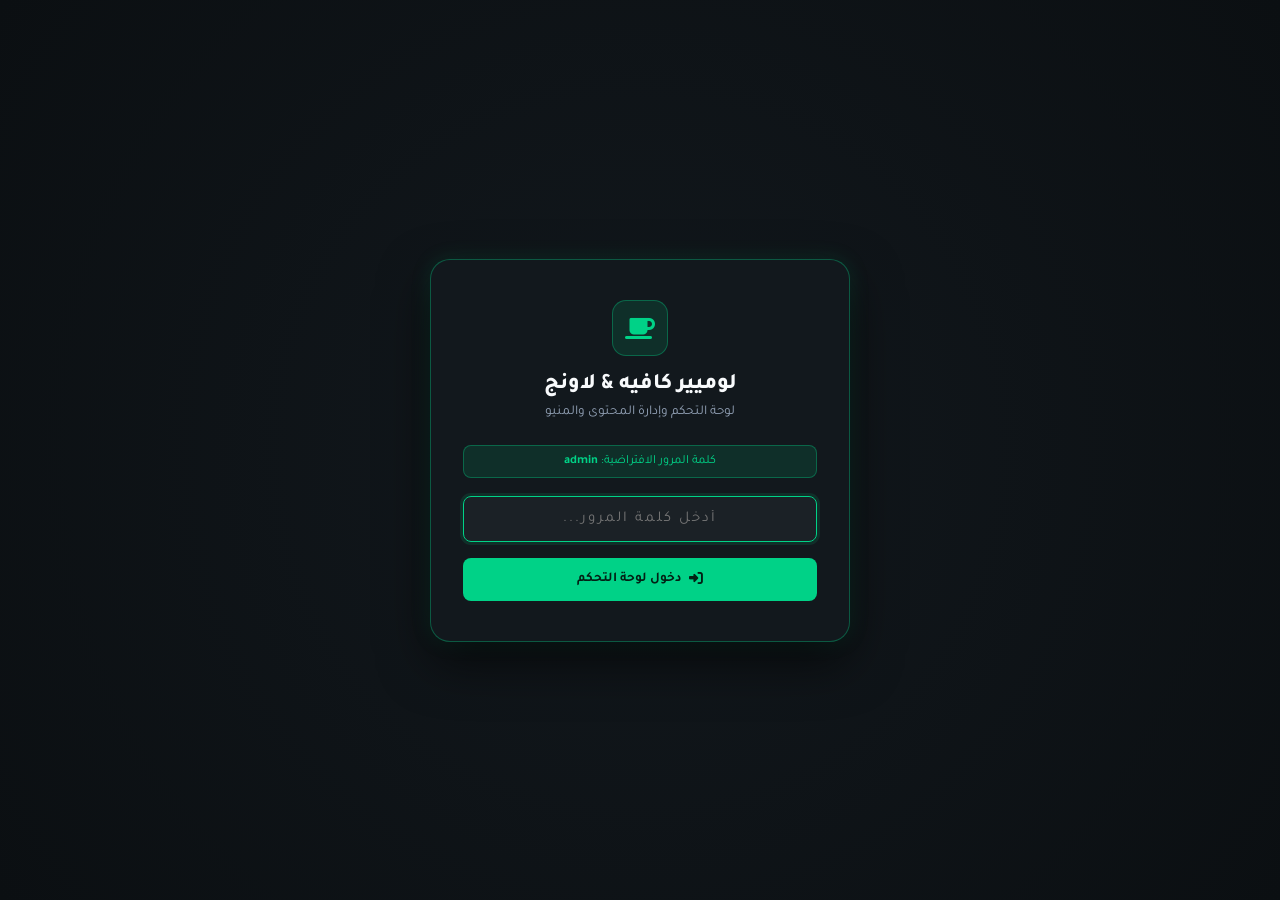
==== commit 2a1b2d7e: "Deploy full Lumiere Cafe & Roastery experience with interactive Admin CMS and localized assets" ====
--- a/admin/index.html
+++ b/admin/index.html
@@ -3,1140 +3,1140 @@
 <head>
   <meta charset="UTF-8">
   <meta name="viewport" content="width=device-width, initial-scale=1.0">
-  <title>لوحة التحكم الاحترافية | شركة بيرفيجن السعودية - Pervasion SA</title>
-  <link rel="icon" type="image/png" href="../images/under-construction.png">
+  <title>لوحة التحكم الاحترافية | لوميير كافيه & لاونج - LUMIÈRE CMS</title>
+  <link rel="icon" type="image/jpeg" href="../images/v60.jpg">
   <link rel="stylesheet" href="https://cdnjs.cloudflare.com/ajax/libs/font-awesome/6.5.1/css/all.min.css">
-  <link href="https://fonts.googleapis.com/css2?family=Cairo:wght@400;500;600;700;800;900&family=Inter:wght@400;500;600;700&display=swap" rel="stylesheet">
+  <link href="https://fonts.googleapis.com/css2?family=Plus+Jakarta+Sans:wght@400;600;700;800&family=Tajawal:wght@300;400;500;700;800;900&display=swap" rel="stylesheet">
   <style>
     :root {
-      --primary: #0F172A;
-      --primary-light: #1E293B;
-      --accent: #059669;
-      --accent-hover: #047857;
-      --accent-soft: rgba(5, 150, 105, 0.12);
-      --gold: #D97706;
-      --gold-soft: rgba(217, 119, 6, 0.12);
+      --bg-dark: #0B0F12;
+      --bg-card: #12181D;
+      --bg-card-hover: #1A222A;
+      --emerald: #00D287;
+      --emerald-soft: rgba(0, 210, 135, 0.12);
+      --caramel: #E5A967;
+      --caramel-soft: rgba(229, 169, 103, 0.15);
+      --text: #F8FAFC;
+      --text-muted: #94A3B8;
+      --border: rgba(255, 255, 255, 0.08);
+      --border-emerald: rgba(0, 210, 135, 0.35);
       --danger: #EF4444;
-      --danger-soft: rgba(239, 68, 68, 0.1);
-      --info: #2563EB;
-      --info-soft: rgba(37, 99, 235, 0.1);
-      --bg: #F8FAFC;
-      --surface: #FFFFFF;
-      --border: #E2E8F0;
-      --text: #0F172A;
-      --text-muted: #64748B;
+      --danger-soft: rgba(239, 68, 68, 0.12);
       --radius-sm: 8px;
       --radius-md: 14px;
       --radius-lg: 20px;
-      --shadow-sm: 0 2px 8px rgba(15, 23, 42, 0.04);
-      --shadow-md: 0 8px 24px rgba(15, 23, 42, 0.08);
-      --transition: all 0.22s cubic-bezier(0.16, 1, 0.3, 1);
+      --shadow-sm: 0 4px 12px rgba(0,0,0,0.3);
+      --transition: all 0.22s ease;
     }
 
     * { margin: 0; padding: 0; box-sizing: border-box; }
     html, body {
-      font-family: 'Cairo', 'Inter', sans-serif;
+      font-family: 'Tajawal', sans-serif;
       direction: rtl;
       text-align: right;
-      background: var(--bg);
+      background: var(--bg-dark);
       color: var(--text);
       min-height: 100vh;
-      display: flex;
-      flex-direction: column;
-    }
-
-    /* Auth Screen */
-    #auth-screen {
+    }
+
+    /* Auth Overlay */
+    #authOverlay {
       position: fixed;
       inset: 0;
-      background: linear-gradient(135deg, #0A0F1D 0%, #0F172A 50%, #1E293B 100%);
+      background: radial-gradient(circle at center, #12181D 0%, #0B0F12 100%);
       display: flex;
       align-items: center;
       justify-content: center;
       z-index: 99999;
-      padding: 24px;
-    }
-
-    .auth-box {
-      background: #FFFFFF;
-      border-radius: 20px;
-      padding: 44px 36px;
+      padding: 20px;
+    }
+    .auth-card {
+      background: #12181D;
+      border: 1px solid var(--border-emerald);
+      border-radius: var(--radius-lg);
+      padding: 40px 32px;
       width: 100%;
-      max-width: 440px;
-      box-shadow: 0 25px 60px rgba(0, 0, 0, 0.4);
+      max-width: 420px;
       text-align: center;
-    }
-
-    .auth-brand-badge {
+      box-shadow: 0 20px 50px rgba(0,0,0,0.6), 0 0 20px rgba(0, 210, 135, 0.15);
+    }
+    .auth-icon {
+      width: 56px;
+      height: 56px;
+      border-radius: 14px;
+      background: var(--emerald-soft);
+      border: 1px solid var(--border-emerald);
+      color: var(--emerald);
+      font-size: 24px;
       display: inline-flex;
       align-items: center;
-      gap: 8px;
-      background: var(--accent-soft);
-      color: var(--accent);
-      padding: 6px 16px;
-      border-radius: 30px;
-      font-size: 13px;
-      font-weight: 700;
-      margin-bottom: 20px;
-    }
-
-    .auth-title { font-size: 22px; font-weight: 900; color: var(--primary); margin-bottom: 6px; }
-    .auth-subtitle { font-size: 13.5px; color: var(--text-muted); margin-bottom: 26px; }
-
-    /* Forms */
-    .form-group { margin-bottom: 18px; text-align: right; }
-    .form-label { display: block; font-size: 13px; font-weight: 700; color: var(--primary); margin-bottom: 6px; }
-    .form-input {
+      justify-content: center;
+      margin-bottom: 16px;
+    }
+    .auth-title { font-size: 22px; font-weight: 800; margin-bottom: 6px; }
+    .auth-subtitle { font-size: 13.5px; color: var(--text-muted); margin-bottom: 24px; }
+    .auth-input {
       width: 100%;
-      padding: 12px 16px;
+      padding: 13px 16px;
+      background: rgba(255,255,255,0.04);
       border: 1px solid var(--border);
       border-radius: var(--radius-sm);
+      color: #fff;
+      font-size: 15px;
       font-family: inherit;
-      font-size: 14.5px;
-      background: #F8FAFC;
-      transition: var(--transition);
-      color: var(--text);
-    }
-    .form-input:focus {
+      margin-bottom: 16px;
+      text-align: center;
+      letter-spacing: 2px;
+    }
+    .auth-input:focus {
       outline: none;
-      border-color: var(--accent);
-      background: #FFFFFF;
-      box-shadow: 0 0 0 3px var(--accent-soft);
-    }
-
-    .btn {
-      display: inline-flex;
+      border-color: var(--emerald);
+      box-shadow: 0 0 0 3px var(--emerald-soft);
+    }
+    .auth-error {
+      color: var(--danger);
+      font-size: 13px;
+      margin-bottom: 14px;
+      display: none;
+    }
+
+    /* Layout */
+    .admin-layout {
+      display: flex;
+      min-height: 100vh;
+    }
+    .admin-sidebar {
+      width: 270px;
+      background: #0E1317;
+      border-left: 1px solid var(--border);
+      display: flex;
+      flex-direction: column;
+      flex-shrink: 0;
+    }
+    .sidebar-header {
+      padding: 24px 20px;
+      border-bottom: 1px solid var(--border);
+      display: flex;
+      align-items: center;
+      gap: 12px;
+    }
+    .brand-icon {
+      width: 40px;
+      height: 40px;
+      background: var(--emerald-soft);
+      border: 1px solid var(--border-emerald);
+      border-radius: 10px;
+      display: flex;
       align-items: center;
       justify-content: center;
-      gap: 8px;
+      color: var(--emerald);
+      font-size: 18px;
+    }
+    .brand-title-box h2 { font-size: 16px; font-weight: 800; color: #fff; }
+    .brand-title-box span { font-size: 11px; color: var(--emerald); letter-spacing: 1px; font-family: 'Plus Jakarta Sans'; }
+
+    .sidebar-nav {
+      padding: 20px 12px;
+      display: flex;
+      flex-direction: column;
+      gap: 6px;
+      flex: 1;
+    }
+    .nav-btn {
+      display: flex;
+      align-items: center;
+      gap: 12px;
+      padding: 12px 16px;
+      border-radius: var(--radius-sm);
+      background: transparent;
+      border: none;
+      color: var(--text-muted);
       font-family: inherit;
       font-size: 14px;
       font-weight: 700;
-      padding: 10px 20px;
-      border-radius: var(--radius-sm);
-      cursor: pointer;
-      border: none;
-      transition: var(--transition);
-      text-decoration: none;
-    }
-    .btn-primary {
-      background: var(--accent);
-      color: #FFFFFF;
-    }
-    .btn-primary:hover {
-      background: var(--accent-hover);
-      transform: translateY(-1px);
-      box-shadow: 0 4px 14px rgba(5, 150, 105, 0.3);
-    }
-    .btn-action {
-      background: #FFFFFF;
-      border: 1px solid var(--border);
-      color: var(--primary);
-    }
-    .btn-action:hover {
-      border-color: var(--accent);
-      color: var(--accent);
-      background: var(--accent-soft);
-    }
-    .btn-danger {
-      background: var(--danger-soft);
-      color: var(--danger);
-      border: 1px solid rgba(239, 68, 68, 0.2);
-    }
-    .btn-danger:hover {
-      background: var(--danger);
-      color: #FFFFFF;
-    }
-
-    /* Top Bar */
-    .top-navbar {
-      background: #FFFFFF;
-      border-bottom: 1px solid var(--border);
-      height: 72px;
-      padding: 0 32px;
-      display: flex;
-      align-items: center;
-      justify-content: space-between;
-      position: sticky;
-      top: 0;
-      z-index: 1000;
-      box-shadow: 0 2px 10px rgba(15, 23, 42, 0.04);
-    }
-
-    .nav-brand {
-      display: flex;
-      align-items: center;
-      gap: 14px;
-    }
-    .nav-brand-icon {
-      width: 42px;
-      height: 42px;
-      background: linear-gradient(135deg, #0F172A 0%, #1E293B 100%);
-      color: var(--accent);
-      border-radius: 10px;
-      display: flex;
-      align-items: center;
-      justify-content: center;
-      font-size: 20px;
-      border: 1px solid rgba(5, 150, 105, 0.3);
-    }
-    .nav-brand-text h1 { font-size: 17px; font-weight: 800; color: var(--primary); }
-    .nav-brand-text span { font-size: 12px; color: var(--text-muted); }
-
-    .nav-controls {
-      display: flex;
-      align-items: center;
-      gap: 12px;
-    }
-
-    /* Admin Layout */
-    .admin-layout {
-      display: flex;
-      flex: 1;
-      max-width: 1440px;
-      width: 100%;
-      margin: 24px auto;
-      padding: 0 24px;
-      gap: 24px;
-    }
-
-    /* Sidebar Navigation */
-    .sidebar {
-      width: 280px;
-      flex-shrink: 0;
-      display: flex;
-      flex-direction: column;
-      gap: 6px;
-    }
-
-    .nav-tab-btn {
-      display: flex;
-      align-items: center;
-      gap: 14px;
-      padding: 13px 18px;
-      border-radius: var(--radius-sm);
-      background: transparent;
-      border: none;
-      font-family: inherit;
-      font-size: 14.5px;
-      font-weight: 700;
-      color: var(--text-muted);
       cursor: pointer;
       text-align: right;
       width: 100%;
       transition: var(--transition);
     }
-    .nav-tab-btn i { font-size: 18px; width: 24px; text-align: center; }
-    .nav-tab-btn:hover { background: #E2E8F0; color: var(--primary); }
-    .nav-tab-btn.active {
-      background: var(--primary);
-      color: #FFFFFF;
-      box-shadow: 0 4px 16px rgba(15, 23, 42, 0.15);
-    }
-    .nav-tab-btn.active i { color: #34D399; }
-
-    .badge-pill {
-      margin-right: auto;
-      background: var(--accent);
-      color: #FFFFFF;
-      font-size: 11px;
-      padding: 2px 8px;
-      border-radius: 12px;
+    .nav-btn i { font-size: 16px; width: 22px; text-align: center; }
+    .nav-btn:hover { background: rgba(255,255,255,0.03); color: #fff; }
+    .nav-btn.active {
+      background: var(--emerald);
+      color: #032015;
+      box-shadow: 0 4px 15px rgba(0, 210, 135, 0.3);
+    }
+    .nav-btn.active i { color: #032015; }
+
+    .sidebar-footer {
+      padding: 18px 16px;
+      border-top: 1px solid var(--border);
+    }
+
+    /* Main Area */
+    .admin-main {
+      flex: 1;
+      display: flex;
+      flex-direction: column;
+      background: var(--bg-dark);
+      overflow-y: auto;
+    }
+    .top-header {
+      height: 72px;
+      background: #0E1317;
+      border-bottom: 1px solid var(--border);
+      padding: 0 28px;
+      display: flex;
+      align-items: center;
+      justify-content: space-between;
+      position: sticky;
+      top: 0;
+      z-index: 100;
+    }
+    .header-actions {
+      display: flex;
+      align-items: center;
+      gap: 12px;
+    }
+
+    .btn {
+      display: inline-flex;
+      align-items: center;
+      gap: 8px;
+      padding: 9px 16px;
+      border-radius: var(--radius-sm);
+      font-family: inherit;
+      font-size: 13.5px;
       font-weight: 700;
-    }
-
-    /* Main Content Panel */
-    .content-panel {
-      flex: 1;
-      background: #FFFFFF;
+      cursor: pointer;
+      border: none;
+      text-decoration: none;
+      transition: var(--transition);
+    }
+    .btn-emerald {
+      background: var(--emerald);
+      color: #032015;
+    }
+    .btn-emerald:hover {
+      background: #00ea96;
+      box-shadow: 0 4px 14px rgba(0, 210, 135, 0.4);
+    }
+    .btn-glass {
+      background: rgba(255, 255, 255, 0.05);
+      border: 1px solid var(--border);
+      color: var(--text);
+    }
+    .btn-glass:hover {
+      background: rgba(255, 255, 255, 0.1);
+      border-color: rgba(255,255,255,0.2);
+    }
+    .btn-danger {
+      background: var(--danger-soft);
+      border: 1px solid rgba(239, 68, 68, 0.3);
+      color: var(--danger);
+    }
+    .btn-danger:hover {
+      background: var(--danger);
+      color: #fff;
+    }
+
+    /* Content Area */
+    .content-container {
+      padding: 28px;
+      max-width: 1200px;
+      width: 100%;
+      margin: 0 auto;
+    }
+    .tab-content { display: none; }
+    .tab-content.active { display: block; }
+
+    /* Card Panels */
+    .card-panel {
+      background: var(--bg-card);
       border: 1px solid var(--border);
       border-radius: var(--radius-md);
-      padding: 32px;
-      box-shadow: var(--shadow-sm);
-      min-height: 650px;
-    }
-
-    .tab-pane { display: none; }
-    .tab-pane.active { display: block; animation: paneFade 0.22s cubic-bezier(0.16, 1, 0.3, 1); }
-    @keyframes paneFade { from { opacity: 0; transform: translateY(6px); } to { opacity: 1; transform: translateY(0); } }
-
-    .pane-header {
-      display: flex;
-      align-items: center;
-      justify-content: space-between;
-      margin-bottom: 26px;
-      padding-bottom: 18px;
-      border-bottom: 1px solid var(--border);
-      flex-wrap: wrap;
+      padding: 24px;
+      margin-bottom: 24px;
+    }
+    .panel-title {
+      font-size: 18px;
+      font-weight: 800;
+      margin-bottom: 18px;
+      display: flex;
+      align-items: center;
+      gap: 10px;
+      color: #fff;
+    }
+    .panel-title i { color: var(--emerald); font-size: 18px; }
+
+    /* Stat Cards */
+    .stats-grid {
+      display: grid;
+      grid-template-columns: repeat(auto-fit, minmax(220px, 1fr));
+      gap: 18px;
+      margin-bottom: 24px;
+    }
+    .stat-card {
+      background: var(--bg-card);
+      border: 1px solid var(--border);
+      border-radius: var(--radius-md);
+      padding: 20px;
+      display: flex;
+      align-items: center;
       gap: 16px;
     }
-    .pane-title-group h2 { font-size: 21px; font-weight: 900; color: var(--primary); }
-    .pane-title-group p { font-size: 13.5px; color: var(--text-muted); margin-top: 4px; }
-
-    /* Dashboard Overview Cards */
-    .metrics-row {
-      display: grid;
-      grid-template-columns: repeat(4, 1fr);
-      gap: 16px;
-      margin-bottom: 28px;
-    }
-
-    .stat-card {
-      background: #F8FAFC;
-      border: 1px solid var(--border);
-      border-radius: var(--radius-sm);
-      padding: 20px;
-      display: flex;
-      align-items: center;
-      gap: 16px;
-    }
-    .stat-icon-wrap {
+    .stat-icon {
       width: 48px;
       height: 48px;
       border-radius: 12px;
+      background: var(--emerald-soft);
+      border: 1px solid var(--border-emerald);
+      color: var(--emerald);
       display: flex;
       align-items: center;
       justify-content: center;
       font-size: 20px;
-      flex-shrink: 0;
-    }
-    .stat-num { font-size: 20px; font-weight: 900; color: var(--primary); font-family: 'Inter', sans-serif; }
-    .stat-label { font-size: 12.5px; font-weight: 600; color: var(--text-muted); margin-top: 2px; }
-
-    /* Toggle Switch */
-    .switch-card {
-      background: #F8FAFC;
+    }
+    .stat-val { font-size: 24px; font-weight: 900; color: #fff; }
+    .stat-lbl { font-size: 12.5px; color: var(--text-muted); }
+
+    /* Forms */
+    .form-group {
+      margin-bottom: 18px;
+    }
+    .form-label {
+      display: block;
+      font-size: 13px;
+      font-weight: 700;
+      margin-bottom: 7px;
+      color: var(--text-muted);
+    }
+    .form-control {
+      width: 100%;
+      padding: 11px 14px;
+      background: rgba(255, 255, 255, 0.03);
       border: 1px solid var(--border);
       border-radius: var(--radius-sm);
-      padding: 22px;
-      display: flex;
-      align-items: center;
-      justify-content: space-between;
-      margin-bottom: 24px;
-    }
-    .toggle-ui {
-      position: relative;
-      display: inline-block;
-      width: 58px;
-      height: 32px;
-    }
-    .toggle-ui input { opacity: 0; width: 0; height: 0; }
-    .toggle-slider {
-      position: absolute;
-      cursor: pointer;
-      inset: 0;
-      background-color: #CBD5E1;
-      transition: .3s;
-      border-radius: 32px;
-    }
-    .toggle-slider:before {
-      position: absolute;
-      content: "";
-      height: 24px;
-      width: 24px;
-      left: 4px;
-      bottom: 4px;
-      background-color: white;
-      transition: .3s;
-      border-radius: 50%;
-      box-shadow: 0 2px 4px rgba(0,0,0,0.2);
-    }
-    input:checked + .toggle-slider { background-color: var(--accent); }
-    input:checked + .toggle-slider:before { transform: translateX(26px); }
-
-    /* Tables */
-    .pro-table {
+      color: #fff;
+      font-family: inherit;
+      font-size: 14px;
+      transition: var(--transition);
+    }
+    .form-control:focus {
+      outline: none;
+      border-color: var(--emerald);
+      box-shadow: 0 0 0 3px var(--emerald-soft);
+    }
+    .form-row {
+      display: grid;
+      grid-template-columns: 1fr 1fr;
+      gap: 16px;
+    }
+
+    /* Menu Items Table */
+    .menu-table {
       width: 100%;
       border-collapse: collapse;
-      font-size: 14px;
-    }
-    .pro-table th {
-      background: #F8FAFC;
-      padding: 12px 16px;
-      border-bottom: 2px solid var(--border);
-      font-weight: 800;
-      color: var(--primary);
-    }
-    .pro-table td {
-      padding: 14px 16px;
+      margin-top: 12px;
+    }
+    .menu-table th {
+      text-align: right;
+      padding: 12px 14px;
+      font-size: 13px;
+      color: var(--text-muted);
       border-bottom: 1px solid var(--border);
-      color: var(--text);
-    }
-    .pro-table tr:hover td { background: #F8FAFC; }
-
-    /* Modals */
-    .modal-overlay {
+      font-weight: 700;
+    }
+    .menu-table td {
+      padding: 14px;
+      border-bottom: 1px solid rgba(255, 255, 255, 0.04);
+      font-size: 13.5px;
+      vertical-align: middle;
+    }
+    .menu-table tr:hover td {
+      background: rgba(255, 255, 255, 0.02);
+    }
+    .item-img-thumb {
+      width: 44px;
+      height: 44px;
+      border-radius: 8px;
+      object-fit: cover;
+      border: 1px solid var(--border);
+    }
+    .badge-tag {
+      background: var(--caramel-soft);
+      color: var(--caramel);
+      padding: 3px 8px;
+      border-radius: 4px;
+      font-size: 11px;
+      font-weight: 700;
+    }
+
+    /* Modal */
+    .modal-backdrop {
       position: fixed;
       inset: 0;
-      background: rgba(15, 23, 42, 0.65);
+      background: rgba(0, 0, 0, 0.75);
       backdrop-filter: blur(4px);
+      display: none;
+      align-items: center;
+      justify-content: center;
+      z-index: 10000;
+      padding: 20px;
+    }
+    .modal-backdrop.open { display: flex; }
+    .modal-box {
+      background: #141A20;
+      border: 1px solid var(--border);
+      border-radius: var(--radius-md);
+      padding: 28px;
+      width: 100%;
+      max-width: 520px;
+      box-shadow: 0 20px 50px rgba(0,0,0,0.6);
+    }
+    .modal-header {
+      display: flex;
+      align-items: center;
+      justify-content: space-between;
+      margin-bottom: 20px;
+      border-bottom: 1px solid var(--border);
+      padding-bottom: 14px;
+    }
+    .modal-title { font-size: 18px; font-weight: 800; color: #fff; }
+    .modal-close {
+      background: transparent;
+      border: none;
+      color: var(--text-muted);
+      font-size: 18px;
+      cursor: pointer;
+    }
+
+    /* Toast */
+    .toast {
+      position: fixed;
+      bottom: 25px;
+      right: 25px;
+      background: #032015;
+      border: 1px solid var(--emerald);
+      color: var(--emerald);
+      padding: 12px 20px;
+      border-radius: var(--radius-sm);
+      font-weight: 700;
+      font-size: 13.5px;
+      display: flex;
+      align-items: center;
+      gap: 10px;
+      box-shadow: 0 10px 25px rgba(0,0,0,0.5);
       z-index: 100000;
-      display: none;
-      align-items: center;
-      justify-content: center;
-      padding: 20px;
-    }
-    .modal-overlay.active { display: flex; }
-    .modal-card {
-      background: #FFFFFF;
-      border-radius: 18px;
-      padding: 36px;
-      width: 100%;
-      max-width: 480px;
-      box-shadow: 0 25px 60px rgba(0, 0, 0, 0.3);
-      animation: modalPop 0.22s cubic-bezier(0.16, 1, 0.3, 1);
-    }
-    @keyframes modalPop { from { opacity: 0; transform: scale(0.95); } to { opacity: 1; transform: scale(1); } }
-    .modal-top { display: flex; align-items: center; justify-content: space-between; margin-bottom: 22px; }
-    .modal-title { font-size: 19px; font-weight: 800; color: var(--primary); display: flex; align-items: center; gap: 8px; }
-    .modal-close { background: none; border: none; font-size: 22px; color: var(--text-muted); cursor: pointer; }
-
-    /* Alerts */
-    .alert-banner {
-      padding: 12px 18px;
-      border-radius: var(--radius-sm);
-      font-size: 14px;
-      margin-bottom: 20px;
-      display: none;
-      align-items: center;
-      gap: 10px;
-    }
-    .alert-banner.success { background: #ECFDF5; border: 1px solid #A7F3D0; color: #065F46; }
-    .alert-banner.error { background: #FEF2F2; border: 1px solid #FECACA; color: #991B1B; }
-
-    @media (max-width: 992px) {
-      .admin-layout { flex-direction: column; }
-      .sidebar { width: 100%; flex-direction: row; overflow-x: auto; padding-bottom: 8px; }
-      .metrics-row { grid-template-columns: repeat(2, 1fr); }
-    }
-    @media (max-width: 640px) {
-      .metrics-row { grid-template-columns: 1fr; }
-      .top-navbar { padding: 0 16px; }
+      transform: translateY(100px);
+      opacity: 0;
+      transition: all 0.3s cubic-bezier(0.16, 1, 0.3, 1);
+    }
+    .toast.show {
+      transform: translateY(0);
+      opacity: 1;
     }
   </style>
 </head>
 <body>
 
-  <!-- Authentication Modal -->
-  <div id="auth-screen">
-    <div class="auth-box">
-      <div class="auth-brand-badge">
-        <i class="fas fa-shield-alt"></i>
-        <span>بوابة الإدارة السحابية الآمنة</span>
+  <!-- 1. Password Overlay -->
+  <div id="authOverlay">
+    <div class="auth-card">
+      <div class="auth-icon"><i class="fa-solid fa-mug-saucer"></i></div>
+      <h2 class="auth-title">لوميير كافيه & لاونج</h2>
+      <p class="auth-subtitle">لوحة التحكم وإدارة المحتوى والمنيو</p>
+      <div style="background: var(--emerald-soft); border: 1px solid var(--border-emerald); color: var(--emerald); padding: 8px 14px; border-radius: 8px; font-size: 12.5px; margin-bottom: 18px;">
+        كلمة المرور الافتراضية: <strong>admin</strong>
       </div>
-      <h2 class="auth-title">تسجيل الدخول للوحة التحكم</h2>
-      <p class="auth-subtitle">pervasionsa.com (Cloudflare Pages)</p>
-
-      <div id="login-alert" class="alert-banner error">
-        <i class="fas fa-exclamation-circle"></i>
-        <span>كلمة المرور غير صحيحة، يرجى المحاولة مرة أخرى.</span>
-      </div>
-
-      <form id="login-form">
-        <div class="form-group">
-          <label class="form-label" for="login-password">كلمة المرور المشفرة</label>
-          <div style="position: relative;">
-            <input type="password" id="login-password" class="form-input" placeholder="أدخل كلمة المرور..." required autofocus>
-            <i class="fas fa-eye" id="toggle-auth-pwd" style="position: absolute; left: 14px; top: 14px; color: var(--text-muted); cursor: pointer;"></i>
-          </div>
-          <small style="color: var(--text-muted); font-size: 12px; margin-top: 6px; display: block;">كلمة المرور الافتراضية: <code>admin</code></small>
-        </div>
-        <button type="submit" class="btn btn-primary" style="width: 100%; padding: 13px; font-size: 15px;">
-          <i class="fas fa-sign-in-alt"></i>
-          <span>دخول لوحة التحكم</span>
+      <form onsubmit="handleLogin(event)">
+        <input type="password" id="authInput" class="auth-input" placeholder="أدخل كلمة المرور..." required autofocus>
+        <div id="authError" class="auth-error"><i class="fa-solid fa-circle-exclamation"></i> كلمة المرور غير صحيحة، حاول مجدداً.</div>
+        <button type="submit" class="btn btn-emerald" style="width: 100%; justify-content: center; padding: 13px;">
+          <i class="fa-solid fa-right-to-bracket"></i> دخول لوحة التحكم
         </button>
       </form>
     </div>
   </div>
 
-  <!-- Top Navigation Bar -->
-  <header class="top-navbar">
-    <div class="nav-brand">
-      <div class="nav-brand-icon">
-        <i class="fas fa-sliders-h"></i>
+  <div class="admin-layout">
+    <!-- Sidebar -->
+    <aside class="admin-sidebar">
+      <div class="sidebar-header">
+        <div class="brand-icon"><i class="fa-solid fa-mug-saucer"></i></div>
+        <div class="brand-title-box">
+          <h2>لوحة الإدارة</h2>
+          <span>LUMIÈRE CMS</span>
+        </div>
       </div>
-      <div class="nav-brand-text">
-        <h1>لوحة تحكم شركة بيرفيجن السعودية</h1>
-        <span>Cloudflare Pages Global CDN | pervasionsa.com</span>
+      <nav class="sidebar-nav">
+        <button class="nav-btn active" onclick="switchTab('overview', this)">
+          <i class="fa-solid fa-chart-pie"></i>
+          <span>لوحة المعلومات</span>
+        </button>
+        <button class="nav-btn" onclick="switchTab('menu', this)">
+          <i class="fa-solid fa-utensils"></i>
+          <span>قائمة المأكولات والمشروبات</span>
+        </button>
+        <button class="nav-btn" onclick="switchTab('identity', this)">
+          <i class="fa-solid fa-store"></i>
+          <span>بيانات الكافيه والتواصل</span>
+        </button>
+        <button class="nav-btn" onclick="switchTab('hero', this)">
+          <i class="fa-solid fa-image"></i>
+          <span>واجهة الموقع والشرفة</span>
+        </button>
+        <button class="nav-btn" onclick="switchTab('bookings', this)">
+          <i class="fa-solid fa-calendar-check"></i>
+          <span>سجل الحجوزات والطلبات</span>
+        </button>
+        <button class="nav-btn" onclick="switchTab('backup', this)">
+          <i class="fa-solid fa-database"></i>
+          <span>النسخ والبيانات</span>
+        </button>
+      </nav>
+      <div class="sidebar-footer">
+        <a href="../" target="_blank" class="btn btn-glass" style="width: 100%; justify-content: center;">
+          <i class="fa-solid fa-arrow-up-right-from-square"></i>
+          <span>عرض الموقع الحي</span>
+        </a>
       </div>
-    </div>
-
-    <div class="nav-controls">
-      <a href="../" target="_blank" class="btn btn-action" title="معاينة الموقع">
-        <i class="fas fa-external-link-alt"></i>
-        <span>معاينة الموقع</span>
-      </a>
-      <button class="btn btn-primary" id="btn-open-pwd-modal">
-        <i class="fas fa-key"></i>
-        <span>تغيير كلمة المرور</span>
-      </button>
-      <button class="btn btn-danger" id="btn-logout">
-        <i class="fas fa-power-off"></i>
-        <span>خروج</span>
-      </button>
-    </div>
-  </header>
-
-  <!-- Admin Body Layout -->
-  <div class="admin-layout">
-    
-    <!-- Sidebar Menu -->
-    <aside class="sidebar">
-      <button class="nav-tab-btn active" data-tab="overview">
-        <i class="fas fa-tachometer-alt"></i>
-        <span>نظرة عامة والمؤشرات</span>
-      </button>
-      <button class="nav-tab-btn" data-tab="maintenance">
-        <i class="fas fa-tools"></i>
-        <span>وضع قيد التطوير (Under Construction)</span>
-      </button>
-      <button class="nav-tab-btn" data-tab="identity">
-        <i class="fas fa-building"></i>
-        <span>بيانات وهوية المنشأة</span>
-      </button>
-      <button class="nav-tab-btn" data-tab="services">
-        <i class="fas fa-cubes"></i>
-        <span>إدارة الخدمات والحلول</span>
-      </button>
-      <button class="nav-tab-btn" data-tab="inquiries">
-        <i class="fas fa-inbox"></i>
-        <span>صندوق رسائل العملاء</span>
-        <span class="badge-pill" id="badge-inquiries">0</span>
-      </button>
-      <button class="nav-tab-btn" data-tab="backup">
-        <i class="fas fa-database"></i>
-        <span>النسخ الاحتياطي والبيانات</span>
-      </button>
     </aside>
 
-    <!-- Main Content Panel -->
-    <main class="content-panel">
-      
-      <!-- Global Feedback Notification -->
-      <div id="global-alert" class="alert-banner success">
-        <i class="fas fa-check-circle"></i>
-        <span id="global-alert-text">تم حفظ التغييرات بنجاح!</span>
-      </div>
-
-      <!-- Tab 1: Overview -->
-      <section id="pane-overview" class="tab-pane active">
-        <div class="pane-header">
-          <div class="pane-title-group">
-            <h2>نظرة عامة على النظام وحالة البث السحابي</h2>
-            <p>مؤشرات التشغيل واستقرار الدومين المباشر عبر مراكز بيانات Cloudflare.</p>
-          </div>
-        </div>
-
-        <div class="metrics-row">
-          <div class="stat-card">
-            <div class="stat-icon-wrap" style="background: var(--accent-soft); color: var(--accent);">
-              <i class="fas fa-shield-check"></i>
+    <!-- Main Content -->
+    <main class="admin-main">
+      <header class="top-header">
+        <div style="font-weight: 800; font-size: 15px; color: var(--text-muted);">
+          مرحباً بك في لوحة تحكم <strong style="color:#fff;" id="topBrandName">لوميير كافيه & لاونج</strong>
+        </div>
+        <div class="header-actions">
+          <button class="btn btn-glass" onclick="openChangePwdModal()">
+            <i class="fa-solid fa-key"></i>
+            <span>تغيير كلمة المرور</span>
+          </button>
+          <button class="btn btn-danger" onclick="logoutAdmin()">
+            <i class="fa-solid fa-arrow-right-from-bracket"></i>
+            <span>خروج</span>
+          </button>
+        </div>
+      </header>
+
+      <div class="content-container">
+
+        <!-- TAB 1: OVERVIEW -->
+        <div class="tab-content active" id="tab-overview">
+          <div class="stats-grid">
+            <div class="stat-card">
+              <div class="stat-icon"><i class="fa-solid fa-mug-hot"></i></div>
+              <div>
+                <div class="stat-val" id="statMenuItems">8</div>
+                <div class="stat-lbl">أصناف المنيو النشطة</div>
+              </div>
             </div>
-            <div>
-              <div class="stat-num" style="color: var(--accent);">100% نشط</div>
-              <div class="stat-label">حالة Cloudflare CDN & SSL</div>
+            <div class="stat-card">
+              <div class="stat-icon"><i class="fa-solid fa-calendar-days"></i></div>
+              <div>
+                <div class="stat-val" id="statBookings">0</div>
+                <div class="stat-lbl">طلبات الحجز المسجلة</div>
+              </div>
+            </div>
+            <div class="stat-card">
+              <div class="stat-icon"><i class="fa-solid fa-bolt"></i></div>
+              <div>
+                <div class="stat-val" style="color:var(--emerald);">100%</div>
+                <div class="stat-lbl">السرعة وكفاءة CDN</div>
+              </div>
             </div>
           </div>
 
-          <div class="stat-card">
-            <div class="stat-icon-wrap" style="background: var(--gold-soft); color: var(--gold);">
-              <i class="fas fa-hard-hat"></i>
-            </div>
-            <div>
-              <div class="stat-num" id="overview-maint-status" style="color: var(--gold);">مُفعّل</div>
-              <div class="stat-label">وضع Under Construction</div>
+          <div class="card-panel">
+            <h3 class="panel-title"><i class="fa-solid fa-circle-info"></i> روابط المشروع وبيانات النشر</h3>
+            <p style="color:var(--text-muted); line-height: 1.8; margin-bottom: 16px;">
+              الموقع مستضاف بالكامل على منصة <strong>Cloudflare Pages</strong> السحابية، ومرتبط بمستودع Git على GitHub. التعديلات التي تجريها في هذه اللوحة تنعكس فورياً وبشكل حي على الموقع بدون الحاجة لإعادة رفع الملفات.
+            </p>
+            <div style="display:flex; gap:12px; flex-wrap:wrap;">
+              <a href="https://pervasionsa.com" target="_blank" class="btn btn-emerald">
+                <i class="fa-solid fa-globe"></i> رابط الموقع الرسمي (pervasionsa.com)
+              </a>
+              <a href="https://github.com/zedana01/pervasionsa" target="_blank" class="btn btn-glass">
+                <i class="fa-brands fa-github"></i> مستودع GitHub
+              </a>
             </div>
           </div>
-
-          <div class="stat-card">
-            <div class="stat-icon-wrap" style="background: var(--info-soft); color: var(--info);">
-              <i class="fas fa-cubes"></i>
+        </div>
+
+        <!-- TAB 2: MENU ITEMS -->
+        <div class="tab-content" id="tab-menu">
+          <div class="card-panel">
+            <div style="display:flex; align-items:center; justify-content:space-between; margin-bottom:16px;">
+              <h3 class="panel-title" style="margin-bottom:0;"><i class="fa-solid fa-utensils"></i> قائمة المأكولات والمشروبات</h3>
+              <button class="btn btn-emerald" onclick="openAddItemModal()">
+                <i class="fa-solid fa-plus"></i> إضافة صنف جديد
+              </button>
             </div>
-            <div>
-              <div class="stat-num" id="overview-services-num">6</div>
-              <div class="stat-label">الخدمات الجاهزة للإطلاق</div>
+            <div style="overflow-x:auto;">
+              <table class="menu-table">
+                <thead>
+                  <tr>
+                    <th>الصورة</th>
+                    <th>اسم الصنف</th>
+                    <th>التصنيف</th>
+                    <th>السعر (ريال)</th>
+                    <th>الشارة</th>
+                    <th>إجراءات</th>
+                  </tr>
+                </thead>
+                <tbody id="menuTableBody">
+                  <!-- Rendered via JS -->
+                </tbody>
+              </table>
             </div>
           </div>
-
-          <div class="stat-card">
-            <div class="stat-icon-wrap" style="background: var(--danger-soft); color: var(--danger);">
-              <i class="fas fa-server"></i>
+        </div>
+
+        <!-- TAB 3: IDENTITY & CONTACT -->
+        <div class="tab-content" id="tab-identity">
+          <div class="card-panel">
+            <h3 class="panel-title"><i class="fa-solid fa-store"></i> بيانات الكافيه والهوية</h3>
+            <form onsubmit="saveIdentitySettings(event)">
+              <div class="form-row">
+                <div class="form-group">
+                  <label class="form-label">اسم الكافيه بالعربية</label>
+                  <input type="text" id="cfgBrandName" class="form-control" required>
+                </div>
+                <div class="form-group">
+                  <label class="form-label">الشعار بالإنجليزية (Tagline)</label>
+                  <input type="text" id="cfgBrandTagline" class="form-control" required>
+                </div>
+              </div>
+              <div class="form-row">
+                <div class="form-group">
+                  <label class="form-label">رقم الهاتف للاتصال المباشر</label>
+                  <input type="text" id="cfgPhone" class="form-control" required>
+                </div>
+                <div class="form-group">
+                  <label class="form-label">رقم الواتساب لاستقبال الحجوزات</label>
+                  <input type="text" id="cfgWhatsapp" class="form-control" required>
+                </div>
+              </div>
+              <div class="form-group">
+                <label class="form-label">العنوان والموقع الجغرافي</label>
+                <input type="text" id="cfgAddress" class="form-control" required>
+              </div>
+              <div class="form-row">
+                <div class="form-group">
+                  <label class="form-label">أوقات العمل (الأيام العادية)</label>
+                  <input type="text" id="cfgHoursWeekday" class="form-control" required>
+                </div>
+                <div class="form-group">
+                  <label class="form-label">أوقات العمل (نهاية الأسبوع)</label>
+                  <input type="text" id="cfgHoursWeekend" class="form-control" required>
+                </div>
+              </div>
+              <div class="form-group">
+                <label class="form-label">نص شريط الإعلان العلوي (Announcement Bar)</label>
+                <input type="text" id="cfgAnnouncement" class="form-control" required>
+              </div>
+              <button type="submit" class="btn btn-emerald">
+                <i class="fa-solid fa-floppy-disk"></i> حفظ التعديلات
+              </button>
+            </form>
+          </div>
+        </div>
+
+        <!-- TAB 4: HERO & TERRACE -->
+        <div class="tab-content" id="tab-hero">
+          <div class="card-panel">
+            <h3 class="panel-title"><i class="fa-solid fa-image"></i> واجهة الموقع والبانر الترحيبي</h3>
+            <form onsubmit="saveHeroSettings(event)">
+              <div class="form-group">
+                <label class="form-label">العنوان الرئيسي للبانر (H1)</label>
+                <input type="text" id="cfgHeroTitle" class="form-control" required>
+              </div>
+              <div class="form-group">
+                <label class="form-label">الوصف الترحيبي (Subtitle)</label>
+                <textarea id="cfgHeroSubtitle" class="form-control" rows="3" required></textarea>
+              </div>
+              <button type="submit" class="btn btn-emerald">
+                <i class="fa-solid fa-floppy-disk"></i> حفظ إعدادات الواجهة
+              </button>
+            </form>
+          </div>
+        </div>
+
+        <!-- TAB 5: BOOKINGS -->
+        <div class="tab-content" id="tab-bookings">
+          <div class="card-panel">
+            <div style="display:flex; align-items:center; justify-content:space-between; margin-bottom:16px;">
+              <h3 class="panel-title" style="margin-bottom:0;"><i class="fa-solid fa-calendar-check"></i> سجل طلبات الحجز</h3>
+              <button class="btn btn-glass" onclick="clearAllBookings()">
+                <i class="fa-solid fa-trash"></i> مسح السجل
+              </button>
             </div>
-            <div>
-              <div class="stat-num" style="color: var(--danger);">تم حذفه</div>
-              <div class="stat-label">خادم Contabo القديم</div>
+            <div style="overflow-x:auto;">
+              <table class="menu-table">
+                <thead>
+                  <tr>
+                    <th>رقم الحجز</th>
+                    <th>عدد الضيوف</th>
+                    <th>التاريخ</th>
+                    <th>الوقت</th>
+                    <th>الموقع المفضل</th>
+                    <th>تاريخ التسجيل</th>
+                  </tr>
+                </thead>
+                <tbody id="bookingsTableBody">
+                  <!-- Rendered via JS -->
+                </tbody>
+              </table>
             </div>
           </div>
         </div>
 
-        <!-- System Architecture Details -->
-        <div style="background: #F8FAFC; border: 1px solid var(--border); border-radius: var(--radius-sm); padding: 24px; margin-top: 10px;">
-          <h3 style="font-size: 16px; font-weight: 800; color: var(--primary); margin-bottom: 14px; display: flex; align-items: center; gap: 8px;">
-            <i class="fas fa-network-wired" style="color: var(--accent);"></i>
-            تفاصيل البنية التحتية للموقع (Cloudflare Architecture)
-          </h3>
-          <div style="display: grid; grid-template-columns: repeat(auto-fit, minmax(260px, 1fr)); gap: 16px; font-size: 13.5px;">
-            <div><strong>النطاق الرئيسي:</strong> <span dir="ltr">pervasionsa.com</span> (SSL مفعّل)</div>
-            <div><strong>نطاق www:</strong> <span dir="ltr">www.pervasionsa.com</span> (CNAME مفعّل)</div>
-            <div><strong>مشروع Pages:</strong> <span dir="ltr">pervasionsa.pages.dev</span></div>
-            <div><strong>الحماية:</strong> WAF + Anycast DDoS Mitigation</div>
+        <!-- TAB 6: BACKUP & DATA -->
+        <div class="tab-content" id="tab-backup">
+          <div class="card-panel">
+            <h3 class="panel-title"><i class="fa-solid fa-database"></i> النسخ الاحتياطي والبيانات</h3>
+            <p style="color:var(--text-muted); line-height:1.8; margin-bottom:18px;">
+              يمكنك تصدير نسخة كاملة من بيانات الكافيه والمنيو بصيغة JSON، أو استعادة نسخة سابقة، أو إعادة ضبط الموقع إلى الإعدادات الافتراضية.
+            </p>
+            <div style="display:flex; gap:12px; flex-wrap:wrap;">
+              <button class="btn btn-emerald" onclick="exportDataJSON()">
+                <i class="fa-solid fa-download"></i> تصدير البيانات (JSON)
+              </button>
+              <button class="btn btn-glass" onclick="document.getElementById('importFile').click()">
+                <i class="fa-solid fa-upload"></i> استيراد ملف بيانات
+              </button>
+              <input type="file" id="importFile" style="display:none;" accept=".json" onchange="importDataJSON(event)">
+              <button class="btn btn-danger" onclick="resetDefaults()">
+                <i class="fa-solid fa-rotate-left"></i> استعادة الإعدادات الافتراضية
+              </button>
+            </div>
           </div>
         </div>
-      </section>
-
-      <!-- Tab 2: Under Construction Controller -->
-      <section id="pane-maintenance" class="tab-pane">
-        <div class="pane-header">
-          <div class="pane-title-group">
-            <h2>التحكم في صفحة (قيد التطوير / Under Construction)</h2>
-            <p>يمكنك تفعيل أو تعديل رسالة الصيانة، أو توجيه الزوار للموقع الكامل في أي وقت.</p>
-          </div>
-          <button class="btn btn-primary" id="btn-save-maint">
-            <i class="fas fa-save"></i>
-            <span>حفظ الإعدادات</span>
-          </button>
-        </div>
-
-        <div class="switch-card">
-          <div>
-            <h4 style="font-size: 16px; font-weight: 800; color: var(--primary);">تفعيل صفحة قيد التطوير (Under Construction Mode)</h4>
-            <p style="font-size: 13.5px; color: var(--text-muted); margin-top: 4px;">
-              عندما تكون مفعّلة، يرى الزائر صفحة قيد التطوير مع صورة الحاجز البرتقالي الأصلية.
-            </p>
-          </div>
-          <label class="toggle-ui">
-            <input type="checkbox" id="maint-toggle" checked>
-            <span class="toggle-slider"></span>
-          </label>
-        </div>
-
-        <!-- Preview Card -->
-        <div style="background: #F8FAFC; border: 1px solid var(--border); border-radius: var(--radius-sm); padding: 24px; text-align: center; margin-bottom: 24px;">
-          <h4 style="font-size: 14.5px; font-weight: 700; color: var(--primary); margin-bottom: 12px;">معاينة الصورة المعروضة حالياً</h4>
-          <img src="../images/under-construction.png" alt="Under Construction" style="max-height: 220px; max-width: 100%; margin: 0 auto; border-radius: 8px;">
-        </div>
-
+
+      </div>
+    </main>
+  </div>
+
+  <!-- Add / Edit Menu Item Modal -->
+  <div class="modal-backdrop" id="menuModal">
+    <div class="modal-box">
+      <div class="modal-header">
+        <h4 class="modal-title" id="menuModalTitle">إضافة صنف جديد</h4>
+        <button class="modal-close" onclick="closeMenuModal()"><i class="fa-solid fa-xmark"></i></button>
+      </div>
+      <form onsubmit="handleSaveMenuItem(event)">
+        <input type="hidden" id="itemEditId">
         <div class="form-group">
-          <label class="form-label">عنوان الإعلان التوضيحي (اختياري)</label>
-          <input type="text" id="maint-title" class="form-input" value="الموقع قيد التطوير والترقية الشاملة">
-        </div>
-
-        <div class="form-group">
-          <label class="form-label">نص رسالة التواصل مع العملاء</label>
-          <textarea id="maint-msg" class="form-input" rows="3">نعمل حالياً على تجهيز البوابة الرقمية لشركة بيرفيجن السعودية. ترقبوا الإطلاق قريباً!</textarea>
-        </div>
-      </section>
-
-      <!-- Tab 3: Company Identity -->
-      <section id="pane-identity" class="tab-pane">
-        <div class="pane-header">
-          <div class="pane-title-group">
-            <h2>بيانات وهوية المنشأة ومعلومات الاتصال</h2>
-            <p>تجهيز بيانات الشركة الرسمية، وسائل التواصل، والسجل التجاري في أي وقت.</p>
-          </div>
-          <button class="btn btn-primary" id="btn-save-identity">
-            <i class="fas fa-save"></i>
-            <span>حفظ البيانات</span>
-          </button>
-        </div>
-
-        <div style="display: grid; grid-template-columns: 1fr 1fr; gap: 20px;">
+          <label class="form-label">اسم الصنف</label>
+          <input type="text" id="itemName" class="form-control" required placeholder="مثلاً: كيمكس كولومبيا">
+        </div>
+        <div class="form-row">
           <div class="form-group">
-            <label class="form-label">اسم المنشأة (بالعربية)</label>
-            <input type="text" id="id-name-ar" class="form-input" value="شركة بيرفيجن السعودية للحلول الرقمية">
+            <label class="form-label">التصنيف</label>
+            <select id="itemCategory" class="form-control" required>
+              <option value="coffee">قهوة مختصة (coffee)</option>
+              <option value="brunch">أطباق برانش وفطور (brunch)</option>
+              <option value="sweets">حلى ومخبوزات (sweets)</option>
+              <option value="drinks">مشروبات منعشة (drinks)</option>
+            </select>
           </div>
           <div class="form-group">
-            <label class="form-label">اسم المنشأة (بالإنجليزية)</label>
-            <input type="text" id="id-name-en" class="form-input" value="Pervasion SA Digital Solutions">
+            <label class="form-label">السعر (بالريال)</label>
+            <input type="number" id="itemPrice" class="form-control" required min="1" placeholder="28">
           </div>
         </div>
-
-        <div class="form-group">
-          <label class="form-label">الوصف والشعار اللفظي (Tagline)</label>
-          <input type="text" id="id-tagline" class="form-input" value="حلول تقنية ورقمية رائدة تواكب تطلعات رؤية السعودية 2030">
-        </div>
-
-        <div style="display: grid; grid-template-columns: 1fr 1fr; gap: 20px;">
+        <div class="form-row">
           <div class="form-group">
-            <label class="form-label">البريد الإلكتروني الرسمي</label>
-            <input type="email" id="id-email" class="form-input" value="info@pervasionsa.com">
+            <label class="form-label">مسار أو رابط الصورة</label>
+            <input type="text" id="itemImage" class="form-control" required placeholder="images/v60.jpg">
           </div>
           <div class="form-group">
-            <label class="form-label">رقم الهاتف الموحد</label>
-            <input type="tel" id="id-phone" class="form-input" value="+966 11 456 7890">
+            <label class="form-label">شارة مميزة (اختياري)</label>
+            <input type="text" id="itemBadge" class="form-control" placeholder="الأكثر طلباً">
           </div>
         </div>
-
-        <div style="display: grid; grid-template-columns: 1fr 1fr; gap: 20px;">
-          <div class="form-group">
-            <label class="form-label">رقم الواتساب للمحادثة</label>
-            <input type="tel" id="id-whatsapp" class="form-input" value="+966 50 123 4567">
-          </div>
-          <div class="form-group">
-            <label class="form-label">رقم السجل التجاري (CR)</label>
-            <input type="text" id="id-cr" class="form-input" value="1010789456">
-          </div>
-        </div>
-
         <div class="form-group">
-          <label class="form-label">العنوان والمقر بالمملكة</label>
-          <input type="text" id="id-address" class="form-input" value="طريق الملك فهد، برج الفيصلية، الرياض، المملكة العربية السعودية">
-        </div>
-      </section>
-
-      <!-- Tab 4: Services Management -->
-      <section id="pane-services" class="tab-pane">
-        <div class="pane-header">
-          <div class="pane-title-group">
-            <h2>إدارة الخدمات والحلول الرقمية</h2>
-            <p>قائمة الخدمات التقنية المجهزة للموقع، يمكنك إضافة أو تعديل أو حذف أي خدمة في أي وقت.</p>
-          </div>
-          <button class="btn btn-primary" id="btn-add-service">
-            <i class="fas fa-plus"></i>
-            <span>إضافة خدمة جديدة</span>
-          </button>
-        </div>
-
-        <div id="services-container-list">
-          <!-- Rendered dynamically -->
-        </div>
-      </section>
-
-      <!-- Tab 5: Inquiries Inbox -->
-      <section id="pane-inquiries" class="tab-pane">
-        <div class="pane-header">
-          <div class="pane-title-group">
-            <h2>صندوق رسائل واستفسارات العملاء</h2>
-            <p>متابعة كافة الاستفسارات والطلبات المستقبلية مع خيارات الحفظ والحذف.</p>
-          </div>
-          <button class="btn btn-action" id="btn-clear-inquiries">
-            <i class="fas fa-trash-alt"></i>
-            <span>تفريغ الصندوق</span>
-          </button>
-        </div>
-
-        <div style="overflow-x: auto;">
-          <table class="pro-table">
-            <thead>
-              <tr>
-                <th>التاريخ</th>
-                <th>اسم العميل</th>
-                <th>البريد الإلكتروني</th>
-                <th>الهاتف</th>
-                <th>الخدمة المطلوبة</th>
-                <th>الرسالة</th>
-                <th>إجراء</th>
-              </tr>
-            </thead>
-            <tbody id="inquiries-tbody">
-              <!-- Rendered dynamically -->
-            </tbody>
-          </table>
-        </div>
-      </section>
-
-      <!-- Tab 6: Backup & Engine -->
-      <section id="pane-backup" class="tab-pane">
-        <div class="pane-header">
-          <div class="pane-title-group">
-            <h2>النسخ الاحتياطي وإدارة البيانات المتقدمة</h2>
-            <p>تصدير كافة إعدادات المنشأة والخدمات وملفات الموقع كنسخة احتياطية (JSON) واستعادتها بضغطة زر.</p>
-          </div>
-        </div>
-
-        <div style="display: grid; grid-template-columns: 1fr 1fr; gap: 24px;">
-          <div style="background: #F8FAFC; border: 1px solid var(--border); border-radius: var(--radius-sm); padding: 26px;">
-            <i class="fas fa-file-export" style="font-size: 36px; color: var(--accent); margin-bottom: 14px; display: block;"></i>
-            <h3 style="font-size: 17px; font-weight: 800; color: var(--primary); margin-bottom: 8px;">تصدير نسخة احتياطية فورية</h3>
-            <p style="font-size: 13.5px; color: var(--text-muted); margin-bottom: 22px;">
-              احفظ ملف بيانات كامل يشمل كافة إعدادات الشركة وكلمات المرور والخدمات المسجلة.
-            </p>
-            <button class="btn btn-action" id="btn-export-json">
-              <i class="fas fa-download"></i>
-              <span>تحميل نسخة احتياطية (.json)</span>
-            </button>
-          </div>
-
-          <div style="background: #F8FAFC; border: 1px solid var(--border); border-radius: var(--radius-sm); padding: 26px;">
-            <i class="fas fa-file-import" style="font-size: 36px; color: var(--info); margin-bottom: 14px; display: block;"></i>
-            <h3 style="font-size: 17px; font-weight: 800; color: var(--primary); margin-bottom: 8px;">استعادة نسخة احتياطية</h3>
-            <p style="font-size: 13.5px; color: var(--text-muted); margin-bottom: 22px;">
-              استورد ملف النسخة الاحتياطية لتحديث أو استعادة كافة إعدادات الموقع فوراً.
-            </p>
-            <input type="file" id="input-import-file" accept=".json" style="display: none;">
-            <button class="btn btn-action" onclick="document.getElementById('input-import-file').click();">
-              <i class="fas fa-upload"></i>
-              <span>اختيار ملف والاستعادة</span>
-            </button>
-          </div>
-        </div>
-      </section>
-
-    </main>
-  </div>
-
-  <!-- Change Password Modal -->
-  <div class="modal-overlay" id="pwd-modal-overlay">
-    <div class="modal-card">
-      <div class="modal-top">
-        <h3 class="modal-title"><i class="fas fa-key" style="color: var(--accent);"></i> تغيير كلمة المرور</h3>
-        <button class="modal-close" onclick="closeModal('pwd-modal-overlay')">&times;</button>
-      </div>
-
-      <div id="pwd-modal-alert" class="alert-banner">
-        <i class="fas fa-info-circle"></i>
-        <span id="pwd-modal-alert-msg"></span>
-      </div>
-
-      <form id="change-pwd-form">
-        <div class="form-group">
-          <label class="form-label" for="input-cur-pwd">كلمة المرور الحالية *</label>
-          <input type="password" id="input-cur-pwd" class="form-input" required placeholder="أدخل كلمة المرور الحالية">
-        </div>
-        <div class="form-group">
-          <label class="form-label" for="input-new-pwd">كلمة المرور الجديدة *</label>
-          <input type="password" id="input-new-pwd" class="form-input" required minlength="4" placeholder="اختر أي كلمة مرور قوية">
-        </div>
-        <div class="form-group">
-          <label class="form-label" for="input-cnf-pwd">تأكيد كلمة المرور الجديدة *</label>
-          <input type="password" id="input-cnf-pwd" class="form-input" required minlength="4" placeholder="أعد إدخال كلمة المرور للتأكيد">
-        </div>
-        <button type="submit" class="btn btn-primary" style="width: 100%; padding: 13px; margin-top: 10px;">
-          <i class="fas fa-check"></i>
-          <span>تأكيد وتحديث كلمة المرور</span>
-        </button>
+          <label class="form-label">الوصف والمكونات</label>
+          <textarea id="itemDesc" class="form-control" rows="2" placeholder="تفاصيل الصنف وإيحاءات المذاق..." required></textarea>
+        </div>
+        <div style="display:flex; justify-content:flex-end; gap:10px; margin-top:20px;">
+          <button type="button" class="btn btn-glass" onclick="closeMenuModal()">إلغاء</button>
+          <button type="submit" class="btn btn-emerald">حفظ الصنف</button>
+        </div>
       </form>
     </div>
   </div>
 
-  <!-- Shared Sync Script -->
-  <script src="../js/pervasionsa-sync.js"></script>
+  <!-- Change Password Modal -->
+  <div class="modal-backdrop" id="changePwdModal">
+    <div class="modal-box">
+      <div class="modal-header">
+        <h4 class="modal-title">تغيير كلمة مرور لوحة التحكم</h4>
+        <button class="modal-close" onclick="closeChangePwdModal()"><i class="fa-solid fa-xmark"></i></button>
+      </div>
+      <form onsubmit="handleChangePassword(event)">
+        <div class="form-group">
+          <label class="form-label">كلمة المرور الحالية</label>
+          <input type="password" id="curPassword" class="form-control" required placeholder="كلمة المرور الحالية">
+        </div>
+        <div class="form-group">
+          <label class="form-label">كلمة المرور الجديدة</label>
+          <input type="password" id="newPassword" class="form-control" required minlength="4" placeholder="4 خانات على الأقل">
+        </div>
+        <div class="form-group">
+          <label class="form-label">تأكيد كلمة المرور الجديدة</label>
+          <input type="password" id="confirmPassword" class="form-control" required minlength="4" placeholder="أعد إدخال كلمة المرور">
+        </div>
+        <div id="pwdError" style="color:var(--danger); font-size:13px; margin-bottom:12px; display:none;"></div>
+        <div style="display:flex; justify-content:flex-end; gap:10px; margin-top:18px;">
+          <button type="button" class="btn btn-glass" onclick="closeChangePwdModal()">إلغاء</button>
+          <button type="submit" class="btn btn-emerald">تحديث كلمة المرور</button>
+        </div>
+      </form>
+    </div>
+  </div>
+
+  <!-- Toast Notification -->
+  <div class="toast" id="toastMsg">
+    <i class="fa-solid fa-circle-check"></i>
+    <span id="toastText">تم الحفظ بنجاح!</span>
+  </div>
+
+  <script src="../js/lumiere-sync.js"></script>
   <script>
-    const AUTH_SESSION_KEY = 'pervasionsa_auth_state_pro';
-
+    // Admin CMS Engine
     function checkAuth() {
-      const isAuth = sessionStorage.getItem(AUTH_SESSION_KEY);
+      const isAuth = sessionStorage.getItem(LUMIERE_AUTH_KEY);
       if (isAuth === 'true') {
-        document.getElementById('auth-screen').style.display = 'none';
-        loadDashboardData();
+        document.getElementById('authOverlay').style.display = 'none';
       } else {
-        document.getElementById('auth-screen').style.display = 'flex';
+        document.getElementById('authOverlay').style.display = 'flex';
       }
     }
 
-    // Toggle Auth Password
-    document.getElementById('toggle-auth-pwd').addEventListener('click', function() {
-      const inp = document.getElementById('login-password');
-      if (inp.type === 'password') {
-        inp.type = 'text';
-        this.classList.replace('fa-eye', 'fa-eye-slash');
+    function handleLogin(e) {
+      e.preventDefault();
+      const pwd = document.getElementById('authInput').value;
+      const data = getLumiereData();
+      const currentPwd = data.settings.adminPassword || 'admin';
+
+      if (pwd === currentPwd) {
+        sessionStorage.setItem(LUMIERE_AUTH_KEY, 'true');
+        document.getElementById('authOverlay').style.display = 'none';
+        initCMS();
       } else {
-        inp.type = 'password';
-        this.classList.replace('fa-eye-slash', 'fa-eye');
+        document.getElementById('authError').style.display = 'block';
       }
-    });
-
-    // Login Form Submit
-    document.getElementById('login-form').addEventListener('submit', (e) => {
-      e.preventDefault();
-      const entered = document.getElementById('login-password').value;
-      const data = PervasionData.get();
-      const currentPwd = data.settings.adminPassword || 'admin';
-
-      if (entered === currentPwd) {
-        sessionStorage.setItem(AUTH_SESSION_KEY, 'true');
-        document.getElementById('login-alert').style.display = 'none';
-        document.getElementById('auth-screen').style.display = 'none';
-        loadDashboardData();
-      } else {
-        document.getElementById('login-alert').style.display = 'flex';
-        document.getElementById('login-password').value = '';
-        document.getElementById('login-password').focus();
-      }
-    });
-
-    // Logout
-    document.getElementById('btn-logout').addEventListener('click', () => {
-      sessionStorage.removeItem(AUTH_SESSION_KEY);
-      window.location.reload();
-    });
-
-    // Tabs
-    document.querySelectorAll('.nav-tab-btn').forEach(btn => {
-      btn.addEventListener('click', () => {
-        document.querySelectorAll('.nav-tab-btn').forEach(b => b.classList.remove('active'));
-        document.querySelectorAll('.tab-pane').forEach(p => p.classList.remove('active'));
-        btn.classList.add('active');
-        const targetId = 'pane-' + btn.getAttribute('data-tab');
-        const target = document.getElementById(targetId);
-        if (target) target.classList.add('active');
+    }
+
+    function logoutAdmin() {
+      sessionStorage.removeItem(LUMIERE_AUTH_KEY);
+      location.reload();
+    }
+
+    function switchTab(tabId, btn) {
+      document.querySelectorAll('.tab-content').forEach(el => el.classList.remove('active'));
+      document.querySelectorAll('.nav-btn').forEach(el => el.classList.remove('active'));
+
+      const target = document.getElementById('tab-' + tabId);
+      if (target) target.classList.add('active');
+      if (btn) btn.classList.add('active');
+    }
+
+    function showToast(msg) {
+      const toast = document.getElementById('toastMsg');
+      document.getElementById('toastText').textContent = msg;
+      toast.classList.add('show');
+      setTimeout(() => toast.classList.remove('show'), 3000);
+    }
+
+    function initCMS() {
+      const data = getLumiereData();
+      const s = data.settings;
+
+      document.getElementById('topBrandName').textContent = s.brandName;
+
+      // Overview Stats
+      document.getElementById('statMenuItems').textContent = data.menu.length;
+      const bookings = JSON.parse(localStorage.getItem('lumiere_bookings_data') || '[]');
+      document.getElementById('statBookings').textContent = bookings.length;
+
+      // Populate Identity
+      document.getElementById('cfgBrandName').value = s.brandName || '';
+      document.getElementById('cfgBrandTagline').value = s.brandTagline || '';
+      document.getElementById('cfgPhone').value = s.phone || '';
+      document.getElementById('cfgWhatsapp').value = s.whatsapp || '';
+      document.getElementById('cfgAddress').value = s.address || '';
+      document.getElementById('cfgHoursWeekday').value = s.hoursWeekday || '';
+      document.getElementById('cfgHoursWeekend').value = s.hoursWeekend || '';
+      document.getElementById('cfgAnnouncement').value = s.announcement || '';
+
+      // Populate Hero
+      document.getElementById('cfgHeroTitle').value = s.heroTitle || '';
+      document.getElementById('cfgHeroSubtitle').value = s.heroSubtitle || '';
+
+      // Render Menu Table & Bookings
+      renderMenuTable();
+      renderBookingsTable();
+    }
+
+    function renderMenuTable() {
+      const data = getLumiereData();
+      const tbody = document.getElementById('menuTableBody');
+      if (!tbody) return;
+
+      let html = '';
+      data.menu.forEach((item, index) => {
+        const badge = item.badge ? `<span class="badge-tag">${item.badge}</span>` : '<span style="color:#64748B;">-</span>';
+        const catMap = {
+          coffee: 'قهوة مختصة',
+          brunch: 'برانش وفطور',
+          sweets: 'حلى ومخبوزات',
+          drinks: 'مشروبات منعشة'
+        };
+        html += `
+          <tr>
+            <td><img src="../${item.image}" class="item-img-thumb" onerror="this.src='../images/v60.jpg'"></td>
+            <td><strong>${item.name}</strong><br><small style="color:var(--text-muted);">${item.desc}</small></td>
+            <td>${catMap[item.category] || item.category}</td>
+            <td><strong style="color:var(--emerald);">${item.price}</strong> ريال</td>
+            <td>${badge}</td>
+            <td>
+              <button class="btn btn-glass" style="padding:5px 10px; font-size:12px;" onclick="openEditItemModal('${item.id}')">
+                <i class="fa-solid fa-pen"></i> تعديل
+              </button>
+              <button class="btn btn-danger" style="padding:5px 10px; font-size:12px;" onclick="deleteMenuItem('${item.id}')">
+                <i class="fa-solid fa-trash"></i>
+              </button>
+            </td>
+          </tr>
+        `;
       });
-    });
-
-    // Alert Notification
-    function showGlobalAlert(msg, isError = false) {
-      const alert = document.getElementById('global-alert');
-      document.getElementById('global-alert-text').textContent = msg;
-      alert.className = isError ? 'alert-banner error' : 'alert-banner success';
-      alert.style.display = 'flex';
-      setTimeout(() => alert.style.display = 'none', 3500);
-    }
-
-    // Modals
-    function openModal(id) { document.getElementById(id).classList.add('active'); }
-    function closeModal(id) { document.getElementById(id).classList.remove('active'); }
-
-    document.getElementById('btn-open-pwd-modal').addEventListener('click', () => {
-      document.getElementById('input-cur-pwd').value = '';
-      document.getElementById('input-new-pwd').value = '';
-      document.getElementById('input-cnf-pwd').value = '';
-      document.getElementById('pwd-modal-alert').style.display = 'none';
-      openModal('pwd-modal-overlay');
-    });
-
-    // Change Password Form
-    document.getElementById('change-pwd-form').addEventListener('submit', (e) => {
-      e.preventDefault();
-      const cur = document.getElementById('input-cur-pwd').value;
-      const n1 = document.getElementById('input-new-pwd').value;
-      const n2 = document.getElementById('input-cnf-pwd').value;
-      const data = PervasionData.get();
-      const currentPwd = data.settings.adminPassword || 'admin';
-      const alertBox = document.getElementById('pwd-modal-alert');
-      const alertMsg = document.getElementById('pwd-modal-alert-msg');
-
-      if (cur !== currentPwd) {
-        alertBox.className = 'alert-banner error';
-        alertMsg.textContent = 'كلمة المرور الحالية غير صحيحة!';
-        alertBox.style.display = 'flex';
+      tbody.innerHTML = html;
+      document.getElementById('statMenuItems').textContent = data.menu.length;
+    }
+
+    function renderBookingsTable() {
+      const bookings = JSON.parse(localStorage.getItem('lumiere_bookings_data') || '[]');
+      const tbody = document.getElementById('bookingsTableBody');
+      if (!tbody) return;
+
+      if (bookings.length === 0) {
+        tbody.innerHTML = `<tr><td colspan="6" style="text-align:center; padding:24px; color:var(--text-muted);">لا توجد طلبات حجز مسجلة حتى الآن.</td></tr>`;
         return;
       }
-      if (n1.length < 4) {
-        alertBox.className = 'alert-banner error';
-        alertMsg.textContent = 'يجب ألا تقل كلمة المرور عن 4 خانات!';
-        alertBox.style.display = 'flex';
+
+      let html = '';
+      bookings.forEach(b => {
+        html += `
+          <tr>
+            <td><strong>${b.id}</strong></td>
+            <td>${b.guests} ضيوف</td>
+            <td>${b.date}</td>
+            <td>${b.time}</td>
+            <td>${b.location}</td>
+            <td><small style="color:var(--text-muted);">${b.createdAt}</small></td>
+          </tr>
+        `;
+      });
+      tbody.innerHTML = html;
+      document.getElementById('statBookings').textContent = bookings.length;
+    }
+
+    function clearAllBookings() {
+      if (confirm('هل أنت متأكد من مسح جميع طلبات الحجز؟')) {
+        localStorage.removeItem('lumiere_bookings_data');
+        renderBookingsTable();
+        showToast('تم مسح سجل الحجوزات!');
+      }
+    }
+
+    // Modal Actions
+    function openAddItemModal() {
+      document.getElementById('menuModalTitle').textContent = 'إضافة صنف جديد';
+      document.getElementById('itemEditId').value = '';
+      document.getElementById('itemName').value = '';
+      document.getElementById('itemCategory').value = 'coffee';
+      document.getElementById('itemPrice').value = '';
+      document.getElementById('itemImage').value = 'images/v60.jpg';
+      document.getElementById('itemBadge').value = '';
+      document.getElementById('itemDesc').value = '';
+      document.getElementById('menuModal').classList.add('open');
+    }
+
+    function openEditItemModal(id) {
+      const data = getLumiereData();
+      const item = data.menu.find(m => m.id === id);
+      if (!item) return;
+
+      document.getElementById('menuModalTitle').textContent = 'تعديل الصنف: ' + item.name;
+      document.getElementById('itemEditId').value = item.id;
+      document.getElementById('itemName').value = item.name;
+      document.getElementById('itemCategory').value = item.category;
+      document.getElementById('itemPrice').value = item.price;
+      document.getElementById('itemImage').value = item.image;
+      document.getElementById('itemBadge').value = item.badge || '';
+      document.getElementById('itemDesc').value = item.desc;
+      document.getElementById('menuModal').classList.add('open');
+    }
+
+    function closeMenuModal() {
+      document.getElementById('menuModal').classList.remove('open');
+    }
+
+    function handleSaveMenuItem(e) {
+      e.preventDefault();
+      const data = getLumiereData();
+      const editId = document.getElementById('itemEditId').value;
+
+      const itemObj = {
+        id: editId || 'item-' + Date.now().toString().slice(-6),
+        name: document.getElementById('itemName').value,
+        category: document.getElementById('itemCategory').value,
+        price: parseInt(document.getElementById('itemPrice').value),
+        image: document.getElementById('itemImage').value,
+        badge: document.getElementById('itemBadge').value,
+        desc: document.getElementById('itemDesc').value
+      };
+
+      if (editId) {
+        const index = data.menu.findIndex(m => m.id === editId);
+        if (index !== -1) data.menu[index] = itemObj;
+      } else {
+        data.menu.push(itemObj);
+      }
+
+      saveLumiereData(data);
+      closeMenuModal();
+      renderMenuTable();
+      showToast('تم حفظ الصنف بنجاح!');
+    }
+
+    function deleteMenuItem(id) {
+      if (confirm('هل أنت متأكد من حذف هذا الصنف من المنيو؟')) {
+        const data = getLumiereData();
+        data.menu = data.menu.filter(m => m.id !== id);
+        saveLumiereData(data);
+        renderMenuTable();
+        showToast('تم حذف الصنف!');
+      }
+    }
+
+    function saveIdentitySettings(e) {
+      e.preventDefault();
+      const data = getLumiereData();
+      data.settings.brandName = document.getElementById('cfgBrandName').value;
+      data.settings.brandTagline = document.getElementById('cfgBrandTagline').value;
+      data.settings.phone = document.getElementById('cfgPhone').value;
+      data.settings.whatsapp = document.getElementById('cfgWhatsapp').value;
+      data.settings.address = document.getElementById('cfgAddress').value;
+      data.settings.hoursWeekday = document.getElementById('cfgHoursWeekday').value;
+      data.settings.hoursWeekend = document.getElementById('cfgHoursWeekend').value;
+      data.settings.announcement = document.getElementById('cfgAnnouncement').value;
+
+      saveLumiereData(data);
+      document.getElementById('topBrandName').textContent = data.settings.brandName;
+      showToast('تم حفظ بيانات الكافيه والهوية بنجاح!');
+    }
+
+    function saveHeroSettings(e) {
+      e.preventDefault();
+      const data = getLumiereData();
+      data.settings.heroTitle = document.getElementById('cfgHeroTitle').value;
+      data.settings.heroSubtitle = document.getElementById('cfgHeroSubtitle').value;
+
+      saveLumiereData(data);
+      showToast('تم حفظ إعدادات الواجهة!');
+    }
+
+    // Change Password
+    function openChangePwdModal() {
+      document.getElementById('curPassword').value = '';
+      document.getElementById('newPassword').value = '';
+      document.getElementById('confirmPassword').value = '';
+      document.getElementById('pwdError').style.display = 'none';
+      document.getElementById('changePwdModal').classList.add('open');
+    }
+
+    function closeChangePwdModal() {
+      document.getElementById('changePwdModal').classList.remove('open');
+    }
+
+    function handleChangePassword(e) {
+      e.preventDefault();
+      const data = getLumiereData();
+      const cur = document.getElementById('curPassword').value;
+      const nw = document.getElementById('newPassword').value;
+      const cnf = document.getElementById('confirmPassword').value;
+      const errEl = document.getElementById('pwdError');
+
+      if (cur !== (data.settings.adminPassword || 'admin')) {
+        errEl.textContent = 'كلمة المرور الحالية غير صحيحة!';
+        errEl.style.display = 'block';
         return;
       }
-      if (n1 !== n2) {
-        alertBox.className = 'alert-banner error';
-        alertMsg.textContent = 'كلمتا المرور غير متطابقتين!';
-        alertBox.style.display = 'flex';
+      if (nw !== cnf) {
+        errEl.textContent = 'كلمتا المرور غير متطابقتين!';
+        errEl.style.display = 'block';
         return;
       }
 
-      data.settings.adminPassword = n1;
-      PervasionData.save(data);
-
-      alertBox.className = 'alert-banner success';
-      alertMsg.textContent = 'تم تغيير كلمة المرور بنجاح!';
-      alertBox.style.display = 'flex';
-
-      setTimeout(() => {
-        closeModal('pwd-modal-overlay');
-        showGlobalAlert('تم تحديث كلمة مرور الأدمن بنجاح!');
-      }, 1000);
-    });
-
-    // Load Data
-    function loadDashboardData() {
-      const data = PervasionData.get();
-      const s = data.settings;
-
-      // Overview Stats
-      document.getElementById('overview-maint-status').textContent = s.maintenanceMode ? 'مُفعّل' : 'معطّل';
-      document.getElementById('overview-maint-status').style.color = s.maintenanceMode ? '#D97706' : '#059669';
-      document.getElementById('overview-services-num').textContent = data.services.length;
-      document.getElementById('badge-inquiries').textContent = data.inquiries.length;
-
-      // Maintenance Tab
-      document.getElementById('maint-toggle').checked = !!s.maintenanceMode;
-      document.getElementById('maint-title').value = s.maintenanceTitle || '';
-      document.getElementById('maint-msg').value = s.maintenanceMsg || '';
-
-      // Identity Tab
-      document.getElementById('id-name-ar').value = s.siteName || '';
-      document.getElementById('id-name-en').value = s.siteNameEn || '';
-      document.getElementById('id-tagline').value = s.tagline || '';
-      document.getElementById('id-email').value = s.email || '';
-      document.getElementById('id-phone').value = s.phone || '';
-      document.getElementById('id-whatsapp').value = s.whatsapp || '';
-      document.getElementById('id-cr').value = s.crNumber || '';
-      document.getElementById('id-address').value = s.address || '';
-
-      // Render Services
-      renderServicesList(data.services);
-
-      // Render Inquiries
-      renderInquiriesList(data.inquiries);
-    }
-
-    // Save Maintenance
-    document.getElementById('btn-save-maint').addEventListener('click', () => {
-      const data = PervasionData.get();
-      data.settings.maintenanceMode = document.getElementById('maint-toggle').checked;
-      data.settings.maintenanceTitle = document.getElementById('maint-title').value;
-      data.settings.maintenanceMsg = document.getElementById('maint-msg').value;
-
-      PervasionData.save(data);
-      showGlobalAlert('تم حفظ إعدادات صفحة قيد التطوير!');
-      loadDashboardData();
-    });
-
-    // Save Identity
-    document.getElementById('btn-save-identity').addEventListener('click', () => {
-      const data = PervasionData.get();
-      data.settings.siteName = document.getElementById('id-name-ar').value;
-      data.settings.siteNameEn = document.getElementById('id-name-en').value;
-      data.settings.tagline = document.getElementById('id-tagline').value;
-      data.settings.email = document.getElementById('id-email').value;
-      data.settings.phone = document.getElementById('id-phone').value;
-      data.settings.whatsapp = document.getElementById('id-whatsapp').value;
-      data.settings.crNumber = document.getElementById('id-cr').value;
-      data.settings.address = document.getElementById('id-address').value;
-
-      PervasionData.save(data);
-      showGlobalAlert('تم حفظ بيانات وهوية المنشأة بنجاح!');
-    });
-
-    // Render Services
-    function renderServicesList(services) {
-      const container = document.getElementById('services-container-list');
-      if (!services || services.length === 0) {
-        container.innerHTML = '<p style="text-align: center; color: var(--text-muted); padding: 30px;">لا توجد خدمات مضافة حالياً.</p>';
-        return;
-      }
-
-      container.innerHTML = `
-        <div style="display: flex; flex-direction: column; gap: 14px;">
-          ${services.map((srv, idx) => `
-            <div style="background: #F8FAFC; border: 1px solid var(--border); border-radius: var(--radius-sm); padding: 18px; display: flex; align-items: center; justify-content: space-between; gap: 16px;">
-              <div style="display: flex; align-items: center; gap: 16px;">
-                <div style="width: 44px; height: 44px; background: var(--accent-soft); color: var(--accent); border-radius: 10px; display: flex; align-items: center; justify-content: center; font-size: 18px;">
-                  <i class="${srv.icon || 'fas fa-check'}"></i>
-                </div>
-                <div>
-                  <h4 style="font-size: 15.5px; font-weight: 800; color: var(--primary);">${srv.title}</h4>
-                  <p style="font-size: 13px; color: var(--text-muted); margin-top: 3px; max-width: 650px;">${srv.desc}</p>
-                </div>
-              </div>
-              <button class="btn btn-danger" onclick="deleteServiceItem(${idx})" style="padding: 6px 14px; font-size: 12.5px;">
-                <i class="fas fa-trash"></i> حذف
-              </button>
-            </div>
-          `).join('')}
-        </div>
-      `;
-    }
-
-    window.deleteServiceItem = function(index) {
-      if (confirm('هل أنت متأكد من حذف هذه الخدمة؟')) {
-        const data = PervasionData.get();
-        data.services.splice(index, 1);
-        PervasionData.save(data);
-        showGlobalAlert('تم حذف الخدمة بنجاح.');
-        loadDashboardData();
-      }
-    };
-
-    document.getElementById('btn-add-service').addEventListener('click', () => {
-      const title = prompt('أدخل اسم الخدمة أو الحل التقني:');
-      if (!title) return;
-      const desc = prompt('أدخل نبذة مختصرة عن الخدمة:');
-      if (!desc) return;
-
-      const data = PervasionData.get();
-      data.services.push({
-        id: 'srv-' + Date.now(),
-        icon: 'fas fa-cube',
-        title: title,
-        titleEn: title,
-        desc: desc,
-        category: 'tech'
-      });
-      PervasionData.save(data);
-      showGlobalAlert('تمت إضافة الخدمة بنجاح!');
-      loadDashboardData();
-    });
-
-    // Render Inquiries
-    function renderInquiriesList(inquiries) {
-      const tbody = document.getElementById('inquiries-tbody');
-      if (!inquiries || inquiries.length === 0) {
-        tbody.innerHTML = '<tr><td colspan="7" style="text-align: center; color: var(--text-muted); padding: 30px;">لا توجد رسائل واردة حالياً.</td></tr>';
-        return;
-      }
-      tbody.innerHTML = inquiries.map((inq, idx) => `
-        <tr>
-          <td style="font-family: 'Inter'; font-size: 12.5px; white-space: nowrap;">${inq.date || '-'}</td>
-          <td style="font-weight: 700;">${inq.name || '-'}</td>
-          <td><a href="mailto:${inq.email}" style="color: var(--accent); font-weight: 600;">${inq.email || '-'}</a></td>
-          <td dir="ltr" style="text-align: right; font-family: 'Inter';">${inq.phone || '-'}</td>
-          <td><span style="background: var(--accent-soft); color: var(--accent); font-size: 12px; font-weight: 700; padding: 2px 8px; border-radius: 6px;">${inq.service || '-'}</span></td>
-          <td style="font-size: 13px; max-width: 250px;">${inq.message || '-'}</td>
-          <td>
-            <button class="btn btn-danger" onclick="deleteInquiryRow(${idx})" style="padding: 4px 8px; font-size: 12px;">
-              <i class="fas fa-trash"></i>
-            </button>
-          </td>
-        </tr>
-      `).join('');
-    }
-
-    window.deleteInquiryRow = function(index) {
-      if (confirm('حذف هذه الرسالة؟')) {
-        const data = PervasionData.get();
-        data.inquiries.splice(index, 1);
-        PervasionData.save(data);
-        showGlobalAlert('تم حذف الرسالة.');
-        loadDashboardData();
-      }
-    };
-
-    document.getElementById('btn-clear-inquiries').addEventListener('click', () => {
-      if (confirm('تفريغ كافة الرسائل في الصندوق؟')) {
-        const data = PervasionData.get();
-        data.inquiries = [];
-        PervasionData.save(data);
-        showGlobalAlert('تم تفريغ صندوق الرسائل.');
-        loadDashboardData();
-      }
-    });
-
-    // Export JSON
-    document.getElementById('btn-export-json').addEventListener('click', () => {
-      const data = PervasionData.get();
-      const blob = new Blob([JSON.stringify(data, null, 2)], { type: 'application/json' });
-      const url = URL.createObjectURL(blob);
+      data.settings.adminPassword = nw;
+      saveLumiereData(data);
+      closeChangePwdModal();
+      showToast('تم تحديث كلمة المرور بنجاح!');
+    }
+
+    // Backup & Restore
+    function exportDataJSON() {
+      const data = getLumiereData();
+      const str = 'data:text/json;charset=utf-8,' + encodeURIComponent(JSON.stringify(data, null, 2));
       const a = document.createElement('a');
-      a.href = url;
-      a.download = `pervasionsa-backup-${new Date().toISOString().substring(0, 10)}.json`;
+      a.setAttribute('href', str);
+      a.setAttribute('download', 'lumiere_site_backup.json');
+      document.body.appendChild(a);
       a.click();
-      URL.revokeObjectURL(url);
-    });
-
-    // Import JSON
-    document.getElementById('input-import-file').addEventListener('change', (e) => {
+      a.remove();
+      showToast('تم تصدير ملف النسخة الاحتياطية!');
+    }
+
+    function importDataJSON(e) {
       const file = e.target.files[0];
       if (!file) return;
       const reader = new FileReader();
-      reader.onload = (event) => {
+      reader.onload = function(evt) {
         try {
-          const imported = JSON.parse(event.target.result);
-          if (imported.settings) {
-            PervasionData.save(imported);
-            showGlobalAlert('تمت استعادة النسخة الاحتياطية بنجاح!');
-            loadDashboardData();
+          const parsed = JSON.parse(evt.target.result);
+          if (parsed && parsed.settings && parsed.menu) {
+            saveLumiereData(parsed);
+            initCMS();
+            showToast('تم استيراد البيانات بنجاح!');
           } else {
-            alert('الملف غير متوافق!');
+            alert('صيغة الملف غير متوافقة.');
           }
-        } catch (err) {
-          alert('خطأ في قراءة ملف JSON: ' + err.message);
+        } catch(err) {
+          alert('خطأ أثناء قراءة ملف JSON.');
         }
       };
       reader.readAsText(file);
+    }
+
+    function resetDefaults() {
+      if (confirm('هل أنت متأكد من إعادة ضبط المصنع؟ سيتم مسح أي تعديلات سابقة والعودة للمحتوى الأصلي.')) {
+        localStorage.removeItem(LUMIERE_STORAGE_KEY);
+        initCMS();
+        showToast('تمت استعادة الإعدادات الافتراضية!');
+      }
+    }
+
+    document.addEventListener('DOMContentLoaded', () => {
+      checkAuth();
+      if (sessionStorage.getItem(LUMIERE_AUTH_KEY) === 'true') {
+        initCMS();
+      }
     });
-
-    document.addEventListener('DOMContentLoaded', checkAuth);
   </script>
 </body>
 </html>
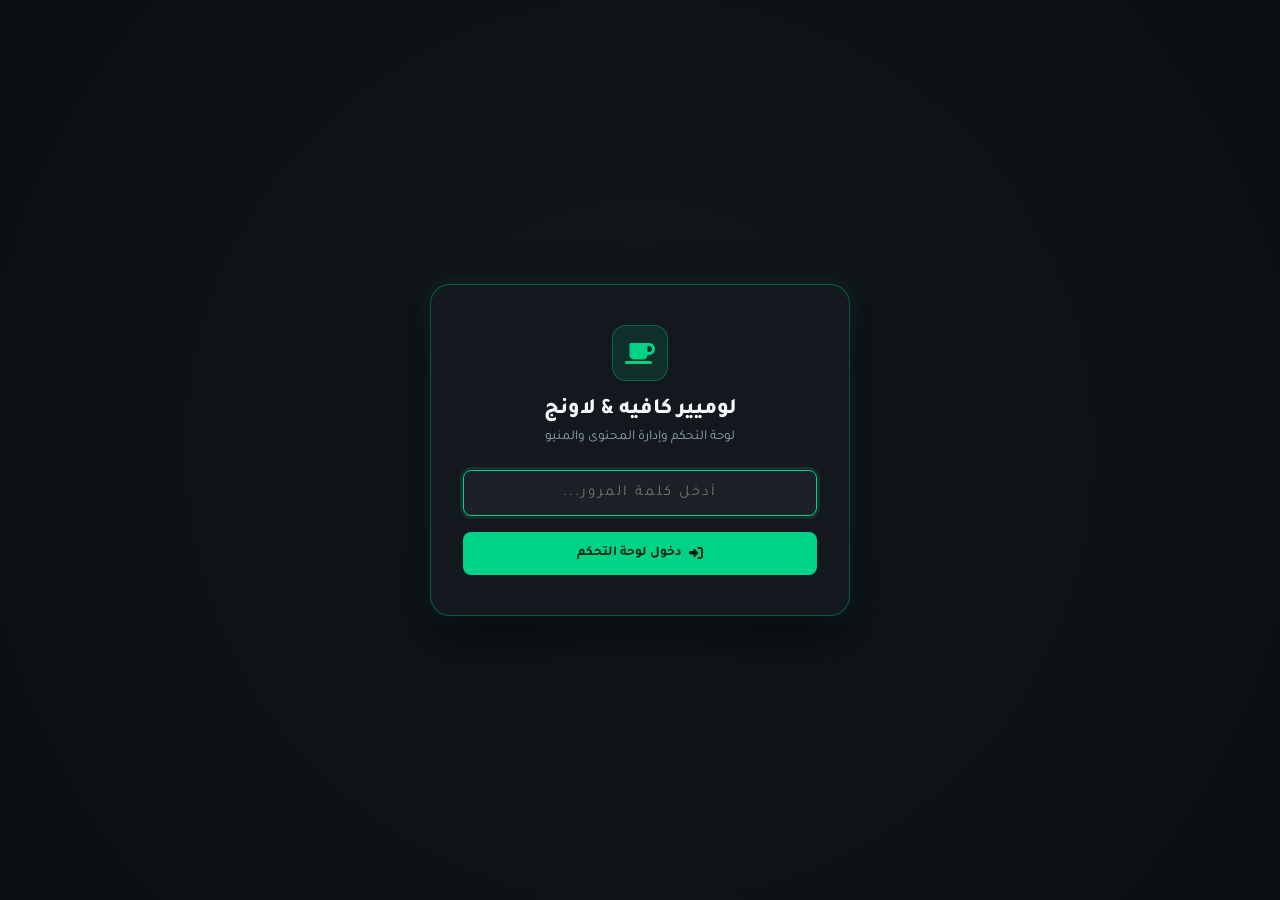
==== commit e65bd151: "Set initial password to Abdo@ProF_2000 and enable dynamic password change" ====
--- a/admin/index.html
+++ b/admin/index.html
@@ -446,9 +446,7 @@
       <div class="auth-icon"><i class="fa-solid fa-mug-saucer"></i></div>
       <h2 class="auth-title">لوميير كافيه & لاونج</h2>
       <p class="auth-subtitle">لوحة التحكم وإدارة المحتوى والمنيو</p>
-      <div style="background: var(--emerald-soft); border: 1px solid var(--border-emerald); color: var(--emerald); padding: 8px 14px; border-radius: 8px; font-size: 12.5px; margin-bottom: 18px;">
-        كلمة المرور الافتراضية: <strong>admin</strong>
-      </div>
+      
       <form onsubmit="handleLogin(event)">
         <input type="password" id="authInput" class="auth-input" placeholder="أدخل كلمة المرور..." required autofocus>
         <div id="authError" class="auth-error"><i class="fa-solid fa-circle-exclamation"></i> كلمة المرور غير صحيحة، حاول مجدداً.</div>
@@ -818,9 +816,9 @@
 
     function handleLogin(e) {
       e.preventDefault();
-      const pwd = document.getElementById('authInput').value;
+      const pwd = document.getElementById('authInput').value.trim();
       const data = getLumiereData();
-      const currentPwd = data.settings.adminPassword || 'admin';
+      const currentPwd = data.settings.adminPassword || 'Abdo@ProF_2000';
 
       if (pwd === currentPwd) {
         sessionStorage.setItem(LUMIERE_AUTH_KEY, 'true');
@@ -1072,8 +1070,14 @@
       const cnf = document.getElementById('confirmPassword').value;
       const errEl = document.getElementById('pwdError');
 
-      if (cur !== (data.settings.adminPassword || 'admin')) {
+      const currentPwd = data.settings.adminPassword || 'Abdo@ProF_2000';
+      if (cur !== currentPwd) {
         errEl.textContent = 'كلمة المرور الحالية غير صحيحة!';
+        errEl.style.display = 'block';
+        return;
+      }
+      if (nw.length < 4) {
+        errEl.textContent = 'كلمة المرور الجديدة يجب أن تكون 4 خانات على الأقل!';
         errEl.style.display = 'block';
         return;
       }
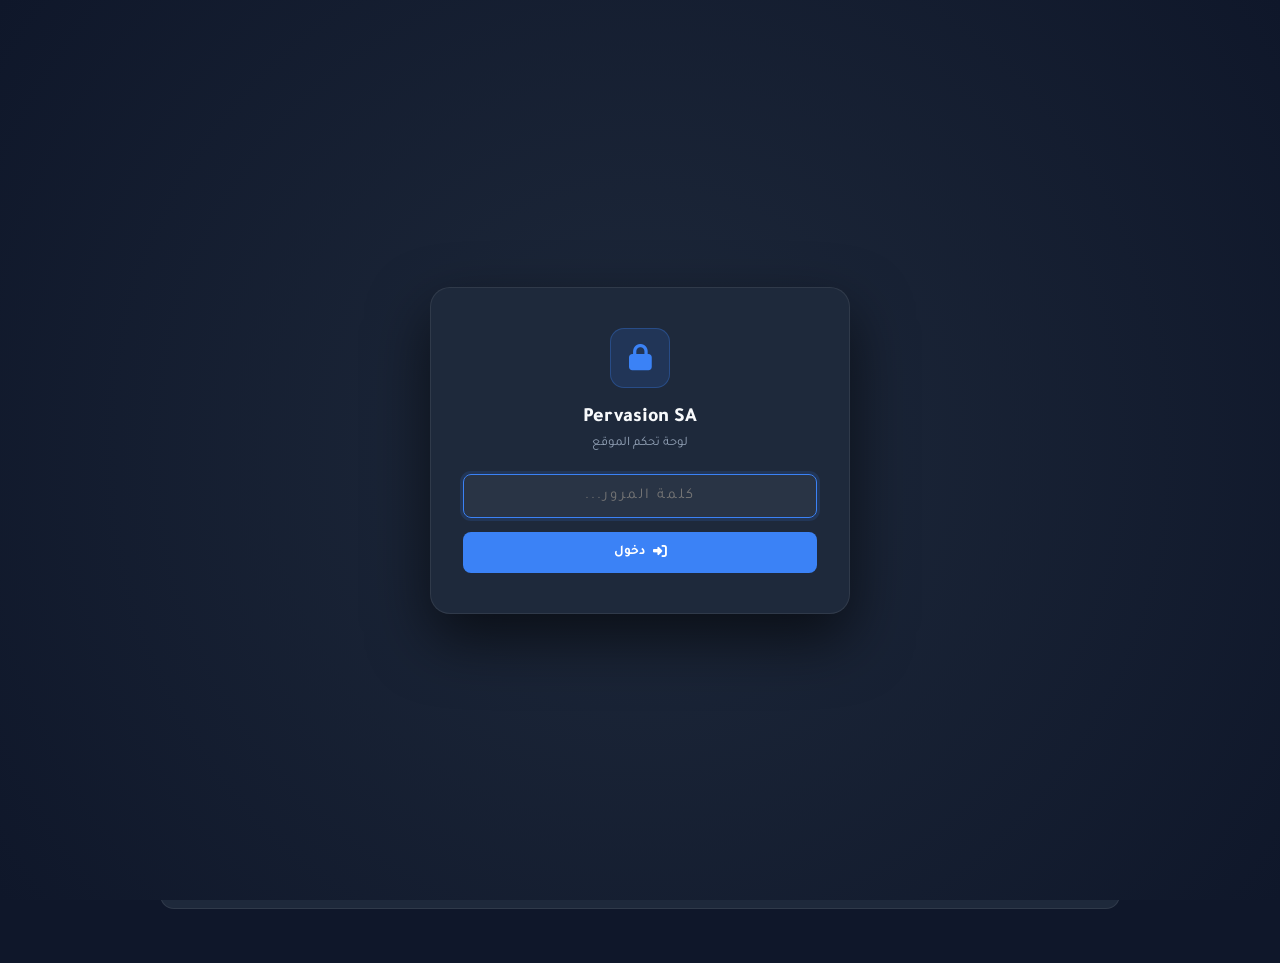
==== commit fe938db5: "Restore original under construction barrier page and dedicated admin panel" ====
--- a/admin/index.html
+++ b/admin/index.html
@@ -3,30 +3,27 @@
 <head>
   <meta charset="UTF-8">
   <meta name="viewport" content="width=device-width, initial-scale=1.0">
-  <title>لوحة التحكم الاحترافية | لوميير كافيه & لاونج - LUMIÈRE CMS</title>
-  <link rel="icon" type="image/jpeg" href="../images/v60.jpg">
+  <title>لوحة تحكم Pervasion SA</title>
+  <link rel="icon" type="image/png" href="../images/under-construction.png">
   <link rel="stylesheet" href="https://cdnjs.cloudflare.com/ajax/libs/font-awesome/6.5.1/css/all.min.css">
-  <link href="https://fonts.googleapis.com/css2?family=Plus+Jakarta+Sans:wght@400;600;700;800&family=Tajawal:wght@300;400;500;700;800;900&display=swap" rel="stylesheet">
+  <link href="https://fonts.googleapis.com/css2?family=Tajawal:wght@400;500;700;800;900&display=swap" rel="stylesheet">
   <style>
     :root {
-      --bg-dark: #0B0F12;
-      --bg-card: #12181D;
-      --bg-card-hover: #1A222A;
-      --emerald: #00D287;
-      --emerald-soft: rgba(0, 210, 135, 0.12);
-      --caramel: #E5A967;
-      --caramel-soft: rgba(229, 169, 103, 0.15);
-      --text: #F8FAFC;
-      --text-muted: #94A3B8;
+      --bg-dark: #0f172a;
+      --bg-card: #1e293b;
+      --primary: #3b82f6;
+      --primary-hover: #2563eb;
+      --primary-soft: rgba(59, 130, 246, 0.15);
+      --success: #10b981;
+      --success-soft: rgba(16, 185, 129, 0.15);
+      --danger: #ef4444;
+      --danger-soft: rgba(239, 68, 68, 0.15);
+      --text: #f8fafc;
+      --text-muted: #94a3b8;
       --border: rgba(255, 255, 255, 0.08);
-      --border-emerald: rgba(0, 210, 135, 0.35);
-      --danger: #EF4444;
-      --danger-soft: rgba(239, 68, 68, 0.12);
       --radius-sm: 8px;
       --radius-md: 14px;
       --radius-lg: 20px;
-      --shadow-sm: 0 4px 12px rgba(0,0,0,0.3);
-      --transition: all 0.22s ease;
     }
 
     * { margin: 0; padding: 0; box-sizing: border-box; }
@@ -43,7 +40,7 @@
     #authOverlay {
       position: fixed;
       inset: 0;
-      background: radial-gradient(circle at center, #12181D 0%, #0B0F12 100%);
+      background: radial-gradient(circle at center, #1e293b 0%, #0f172a 100%);
       display: flex;
       align-items: center;
       justify-content: center;
@@ -51,139 +48,62 @@
       padding: 20px;
     }
     .auth-card {
-      background: #12181D;
-      border: 1px solid var(--border-emerald);
+      background: #1e293b;
+      border: 1px solid var(--border);
       border-radius: var(--radius-lg);
       padding: 40px 32px;
       width: 100%;
       max-width: 420px;
       text-align: center;
-      box-shadow: 0 20px 50px rgba(0,0,0,0.6), 0 0 20px rgba(0, 210, 135, 0.15);
+      box-shadow: 0 25px 60px rgba(0, 0, 0, 0.6);
     }
     .auth-icon {
-      width: 56px;
-      height: 56px;
+      width: 60px;
+      height: 60px;
       border-radius: 14px;
-      background: var(--emerald-soft);
-      border: 1px solid var(--border-emerald);
-      color: var(--emerald);
-      font-size: 24px;
+      background: var(--primary-soft);
+      border: 1px solid rgba(59, 130, 246, 0.3);
+      color: var(--primary);
+      font-size: 26px;
       display: inline-flex;
       align-items: center;
       justify-content: center;
-      margin-bottom: 16px;
-    }
-    .auth-title { font-size: 22px; font-weight: 800; margin-bottom: 6px; }
-    .auth-subtitle { font-size: 13.5px; color: var(--text-muted); margin-bottom: 24px; }
+      margin-bottom: 18px;
+    }
+    .auth-title { font-size: 20px; font-weight: 800; margin-bottom: 6px; }
+    .auth-subtitle { font-size: 13px; color: var(--text-muted); margin-bottom: 22px; }
     .auth-input {
       width: 100%;
-      padding: 13px 16px;
-      background: rgba(255,255,255,0.04);
+      padding: 12px 16px;
+      background: rgba(255, 255, 255, 0.05);
       border: 1px solid var(--border);
       border-radius: var(--radius-sm);
       color: #fff;
       font-size: 15px;
       font-family: inherit;
-      margin-bottom: 16px;
+      margin-bottom: 14px;
       text-align: center;
       letter-spacing: 2px;
     }
     .auth-input:focus {
       outline: none;
-      border-color: var(--emerald);
-      box-shadow: 0 0 0 3px var(--emerald-soft);
+      border-color: var(--primary);
+      box-shadow: 0 0 0 3px var(--primary-soft);
     }
     .auth-error {
       color: var(--danger);
+      background: var(--danger-soft);
+      padding: 8px 12px;
+      border-radius: 6px;
       font-size: 13px;
       margin-bottom: 14px;
       display: none;
     }
 
-    /* Layout */
-    .admin-layout {
-      display: flex;
-      min-height: 100vh;
-    }
-    .admin-sidebar {
-      width: 270px;
-      background: #0E1317;
-      border-left: 1px solid var(--border);
-      display: flex;
-      flex-direction: column;
-      flex-shrink: 0;
-    }
-    .sidebar-header {
-      padding: 24px 20px;
-      border-bottom: 1px solid var(--border);
-      display: flex;
-      align-items: center;
-      gap: 12px;
-    }
-    .brand-icon {
-      width: 40px;
-      height: 40px;
-      background: var(--emerald-soft);
-      border: 1px solid var(--border-emerald);
-      border-radius: 10px;
-      display: flex;
-      align-items: center;
-      justify-content: center;
-      color: var(--emerald);
-      font-size: 18px;
-    }
-    .brand-title-box h2 { font-size: 16px; font-weight: 800; color: #fff; }
-    .brand-title-box span { font-size: 11px; color: var(--emerald); letter-spacing: 1px; font-family: 'Plus Jakarta Sans'; }
-
-    .sidebar-nav {
-      padding: 20px 12px;
-      display: flex;
-      flex-direction: column;
-      gap: 6px;
-      flex: 1;
-    }
-    .nav-btn {
-      display: flex;
-      align-items: center;
-      gap: 12px;
-      padding: 12px 16px;
-      border-radius: var(--radius-sm);
-      background: transparent;
-      border: none;
-      color: var(--text-muted);
-      font-family: inherit;
-      font-size: 14px;
-      font-weight: 700;
-      cursor: pointer;
-      text-align: right;
-      width: 100%;
-      transition: var(--transition);
-    }
-    .nav-btn i { font-size: 16px; width: 22px; text-align: center; }
-    .nav-btn:hover { background: rgba(255,255,255,0.03); color: #fff; }
-    .nav-btn.active {
-      background: var(--emerald);
-      color: #032015;
-      box-shadow: 0 4px 15px rgba(0, 210, 135, 0.3);
-    }
-    .nav-btn.active i { color: #032015; }
-
-    .sidebar-footer {
-      padding: 18px 16px;
-      border-top: 1px solid var(--border);
-    }
-
-    /* Main Area */
-    .admin-main {
-      flex: 1;
-      display: flex;
-      flex-direction: column;
-      background: var(--bg-dark);
-      overflow-y: auto;
-    }
+    /* Top Bar */
     .top-header {
-      height: 72px;
-      background: #0E1317;
+      height: 70px;
+      background: #111827;
       border-bottom: 1px solid var(--border);
       padding: 0 28px;
       display: flex;
@@ -193,15 +113,37 @@
       top: 0;
       z-index: 100;
     }
+    .brand-group {
+      display: flex;
+      align-items: center;
+      gap: 12px;
+    }
+    .brand-icon {
+      width: 38px;
+      height: 38px;
+      background: var(--primary-soft);
+      border: 1px solid rgba(59, 130, 246, 0.3);
+      border-radius: 8px;
+      display: flex;
+      align-items: center;
+      justify-content: center;
+      color: var(--primary);
+      font-size: 17px;
+    }
+    .brand-text h2 { font-size: 16px; font-weight: 800; color: #fff; }
+    .brand-text span { font-size: 11px; color: var(--text-muted); }
+
     .header-actions {
       display: flex;
       align-items: center;
-      gap: 12px;
-    }
-
+      gap: 10px;
+    }
+
+    /* Buttons */
     .btn {
       display: inline-flex;
       align-items: center;
+      justify-content: center;
       gap: 8px;
       padding: 9px 16px;
       border-radius: var(--radius-sm);
@@ -211,165 +153,69 @@
       cursor: pointer;
       border: none;
       text-decoration: none;
-      transition: var(--transition);
-    }
-    .btn-emerald {
-      background: var(--emerald);
-      color: #032015;
-    }
-    .btn-emerald:hover {
-      background: #00ea96;
-      box-shadow: 0 4px 14px rgba(0, 210, 135, 0.4);
-    }
-    .btn-glass {
-      background: rgba(255, 255, 255, 0.05);
-      border: 1px solid var(--border);
-      color: var(--text);
-    }
-    .btn-glass:hover {
-      background: rgba(255, 255, 255, 0.1);
-      border-color: rgba(255,255,255,0.2);
-    }
-    .btn-danger {
-      background: var(--danger-soft);
-      border: 1px solid rgba(239, 68, 68, 0.3);
-      color: var(--danger);
-    }
-    .btn-danger:hover {
-      background: var(--danger);
-      color: #fff;
-    }
-
-    /* Content Area */
-    .content-container {
-      padding: 28px;
-      max-width: 1200px;
-      width: 100%;
+      transition: all 0.2s ease;
+    }
+    .btn-primary { background: var(--primary); color: #fff; }
+    .btn-primary:hover { background: var(--primary-hover); }
+    .btn-glass { background: rgba(255, 255, 255, 0.06); border: 1px solid var(--border); color: var(--text); }
+    .btn-glass:hover { background: rgba(255, 255, 255, 0.12); }
+    .btn-danger { background: var(--danger-soft); border: 1px solid rgba(239, 68, 68, 0.3); color: var(--danger); }
+    .btn-danger:hover { background: var(--danger); color: #fff; }
+
+    /* Container */
+    .main-wrap {
+      max-width: 1000px;
       margin: 0 auto;
-    }
-    .tab-content { display: none; }
-    .tab-content.active { display: block; }
-
-    /* Card Panels */
-    .card-panel {
+      padding: 30px 20px;
+    }
+
+    .card {
       background: var(--bg-card);
       border: 1px solid var(--border);
       border-radius: var(--radius-md);
       padding: 24px;
       margin-bottom: 24px;
     }
-    .panel-title {
-      font-size: 18px;
+    .card-title {
+      font-size: 17px;
       font-weight: 800;
-      margin-bottom: 18px;
+      color: #fff;
       display: flex;
       align-items: center;
       gap: 10px;
-      color: #fff;
-    }
-    .panel-title i { color: var(--emerald); font-size: 18px; }
-
-    /* Stat Cards */
-    .stats-grid {
+      margin-bottom: 16px;
+      padding-bottom: 12px;
+      border-bottom: 1px solid var(--border);
+    }
+    .card-title i { color: var(--primary); }
+
+    .info-grid {
       display: grid;
       grid-template-columns: repeat(auto-fit, minmax(220px, 1fr));
-      gap: 18px;
-      margin-bottom: 24px;
-    }
-    .stat-card {
-      background: var(--bg-card);
-      border: 1px solid var(--border);
-      border-radius: var(--radius-md);
+      gap: 16px;
+      margin-bottom: 20px;
+    }
+    .info-box {
+      background: rgba(255, 255, 255, 0.03);
+      border: 1px solid var(--border);
+      border-radius: var(--radius-sm);
+      padding: 16px;
+    }
+    .info-lbl { font-size: 12px; color: var(--text-muted); margin-bottom: 4px; }
+    .info-val { font-size: 15px; font-weight: 700; color: #fff; }
+
+    .preview-box {
+      background: #000;
+      border: 1px solid var(--border);
+      border-radius: var(--radius-sm);
       padding: 20px;
-      display: flex;
-      align-items: center;
-      gap: 16px;
-    }
-    .stat-icon {
-      width: 48px;
-      height: 48px;
-      border-radius: 12px;
-      background: var(--emerald-soft);
-      border: 1px solid var(--border-emerald);
-      color: var(--emerald);
-      display: flex;
-      align-items: center;
-      justify-content: center;
-      font-size: 20px;
-    }
-    .stat-val { font-size: 24px; font-weight: 900; color: #fff; }
-    .stat-lbl { font-size: 12.5px; color: var(--text-muted); }
-
-    /* Forms */
-    .form-group {
-      margin-bottom: 18px;
-    }
-    .form-label {
-      display: block;
-      font-size: 13px;
-      font-weight: 700;
-      margin-bottom: 7px;
-      color: var(--text-muted);
-    }
-    .form-control {
-      width: 100%;
-      padding: 11px 14px;
-      background: rgba(255, 255, 255, 0.03);
-      border: 1px solid var(--border);
-      border-radius: var(--radius-sm);
-      color: #fff;
-      font-family: inherit;
-      font-size: 14px;
-      transition: var(--transition);
-    }
-    .form-control:focus {
-      outline: none;
-      border-color: var(--emerald);
-      box-shadow: 0 0 0 3px var(--emerald-soft);
-    }
-    .form-row {
-      display: grid;
-      grid-template-columns: 1fr 1fr;
-      gap: 16px;
-    }
-
-    /* Menu Items Table */
-    .menu-table {
-      width: 100%;
-      border-collapse: collapse;
-      margin-top: 12px;
-    }
-    .menu-table th {
-      text-align: right;
-      padding: 12px 14px;
-      font-size: 13px;
-      color: var(--text-muted);
-      border-bottom: 1px solid var(--border);
-      font-weight: 700;
-    }
-    .menu-table td {
-      padding: 14px;
-      border-bottom: 1px solid rgba(255, 255, 255, 0.04);
-      font-size: 13.5px;
-      vertical-align: middle;
-    }
-    .menu-table tr:hover td {
-      background: rgba(255, 255, 255, 0.02);
-    }
-    .item-img-thumb {
-      width: 44px;
-      height: 44px;
-      border-radius: 8px;
-      object-fit: cover;
-      border: 1px solid var(--border);
-    }
-    .badge-tag {
-      background: var(--caramel-soft);
-      color: var(--caramel);
-      padding: 3px 8px;
+      text-align: center;
+      margin-top: 14px;
+    }
+    .preview-box img {
+      max-width: 100%;
+      max-height: 260px;
       border-radius: 4px;
-      font-size: 11px;
-      font-weight: 700;
     }
 
     /* Modal */
@@ -386,13 +232,13 @@
     }
     .modal-backdrop.open { display: flex; }
     .modal-box {
-      background: #141A20;
+      background: #1e293b;
       border: 1px solid var(--border);
       border-radius: var(--radius-md);
       padding: 28px;
       width: 100%;
-      max-width: 520px;
-      box-shadow: 0 20px 50px rgba(0,0,0,0.6);
+      max-width: 440px;
+      box-shadow: 0 25px 60px rgba(0,0,0,0.7);
     }
     .modal-header {
       display: flex;
@@ -400,15 +246,31 @@
       justify-content: space-between;
       margin-bottom: 20px;
       border-bottom: 1px solid var(--border);
-      padding-bottom: 14px;
-    }
-    .modal-title { font-size: 18px; font-weight: 800; color: #fff; }
-    .modal-close {
-      background: transparent;
-      border: none;
-      color: var(--text-muted);
-      font-size: 18px;
-      cursor: pointer;
+      padding-bottom: 12px;
+    }
+    .modal-title { font-size: 17px; font-weight: 800; color: #fff; }
+    .modal-close { background: transparent; border: none; color: var(--text-muted); font-size: 18px; cursor: pointer; }
+    .form-group { margin-bottom: 16px; }
+    .form-label { display: block; font-size: 13px; font-weight: 700; margin-bottom: 7px; color: var(--text-muted); }
+    .form-control {
+      width: 100%;
+      padding: 11px 14px;
+      background: rgba(255, 255, 255, 0.04);
+      border: 1px solid var(--border);
+      border-radius: var(--radius-sm);
+      color: #fff;
+      font-family: inherit;
+      font-size: 14px;
+    }
+    .form-control:focus { outline: none; border-color: var(--primary); }
+    .modal-error {
+      color: var(--danger);
+      background: var(--danger-soft);
+      padding: 8px 12px;
+      border-radius: 6px;
+      font-size: 13px;
+      margin-bottom: 14px;
+      display: none;
     }
 
     /* Toast */
@@ -416,731 +278,237 @@
       position: fixed;
       bottom: 25px;
       right: 25px;
-      background: #032015;
-      border: 1px solid var(--emerald);
-      color: var(--emerald);
-      padding: 12px 20px;
+      background: #064e3b;
+      border: 1px solid #10b981;
+      color: #6ee7b7;
+      padding: 12px 22px;
       border-radius: var(--radius-sm);
       font-weight: 700;
       font-size: 13.5px;
       display: flex;
       align-items: center;
       gap: 10px;
-      box-shadow: 0 10px 25px rgba(0,0,0,0.5);
+      box-shadow: 0 10px 30px rgba(0,0,0,0.5);
       z-index: 100000;
       transform: translateY(100px);
       opacity: 0;
       transition: all 0.3s cubic-bezier(0.16, 1, 0.3, 1);
     }
-    .toast.show {
-      transform: translateY(0);
-      opacity: 1;
-    }
+    .toast.show { transform: translateY(0); opacity: 1; }
   </style>
 </head>
 <body>
 
-  <!-- 1. Password Overlay -->
+  <!-- Auth Overlay -->
   <div id="authOverlay">
     <div class="auth-card">
-      <div class="auth-icon"><i class="fa-solid fa-mug-saucer"></i></div>
-      <h2 class="auth-title">لوميير كافيه & لاونج</h2>
-      <p class="auth-subtitle">لوحة التحكم وإدارة المحتوى والمنيو</p>
+      <div class="auth-icon"><i class="fa-solid fa-lock"></i></div>
+      <h2 class="auth-title">Pervasion SA</h2>
+      <p class="auth-subtitle">لوحة تحكم الموقع</p>
       
       <form onsubmit="handleLogin(event)">
-        <input type="password" id="authInput" class="auth-input" placeholder="أدخل كلمة المرور..." required autofocus>
-        <div id="authError" class="auth-error"><i class="fa-solid fa-circle-exclamation"></i> كلمة المرور غير صحيحة، حاول مجدداً.</div>
-        <button type="submit" class="btn btn-emerald" style="width: 100%; justify-content: center; padding: 13px;">
-          <i class="fa-solid fa-right-to-bracket"></i> دخول لوحة التحكم
+        <input type="password" id="authInput" class="auth-input" placeholder="كلمة المرور..." required autofocus>
+        <div id="authError" class="auth-error"><i class="fa-solid fa-circle-exclamation"></i> كلمة المرور غير صحيحة</div>
+        <button type="submit" class="btn btn-primary" style="width: 100%; padding: 12px;">
+          <i class="fa-solid fa-right-to-bracket"></i> دخول
         </button>
       </form>
     </div>
   </div>
 
-  <div class="admin-layout">
-    <!-- Sidebar -->
-    <aside class="admin-sidebar">
-      <div class="sidebar-header">
-        <div class="brand-icon"><i class="fa-solid fa-mug-saucer"></i></div>
-        <div class="brand-title-box">
-          <h2>لوحة الإدارة</h2>
-          <span>LUMIÈRE CMS</span>
-        </div>
+  <!-- Header -->
+  <header class="top-header">
+    <div class="brand-group">
+      <div class="brand-icon"><i class="fa-solid fa-shield-halved"></i></div>
+      <div class="brand-text">
+        <h2>Pervasion SA</h2>
+        <span>لوحة التحكم &bull; Cloudflare Pages</span>
       </div>
-      <nav class="sidebar-nav">
-        <button class="nav-btn active" onclick="switchTab('overview', this)">
-          <i class="fa-solid fa-chart-pie"></i>
-          <span>لوحة المعلومات</span>
-        </button>
-        <button class="nav-btn" onclick="switchTab('menu', this)">
-          <i class="fa-solid fa-utensils"></i>
-          <span>قائمة المأكولات والمشروبات</span>
-        </button>
-        <button class="nav-btn" onclick="switchTab('identity', this)">
-          <i class="fa-solid fa-store"></i>
-          <span>بيانات الكافيه والتواصل</span>
-        </button>
-        <button class="nav-btn" onclick="switchTab('hero', this)">
-          <i class="fa-solid fa-image"></i>
-          <span>واجهة الموقع والشرفة</span>
-        </button>
-        <button class="nav-btn" onclick="switchTab('bookings', this)">
-          <i class="fa-solid fa-calendar-check"></i>
-          <span>سجل الحجوزات والطلبات</span>
-        </button>
-        <button class="nav-btn" onclick="switchTab('backup', this)">
-          <i class="fa-solid fa-database"></i>
-          <span>النسخ والبيانات</span>
-        </button>
-      </nav>
-      <div class="sidebar-footer">
-        <a href="../" target="_blank" class="btn btn-glass" style="width: 100%; justify-content: center;">
-          <i class="fa-solid fa-arrow-up-right-from-square"></i>
-          <span>عرض الموقع الحي</span>
-        </a>
+    </div>
+    <div class="header-actions">
+      <a href="../" target="_blank" class="btn btn-glass">
+        <i class="fa-solid fa-arrow-up-right-from-square"></i>
+        <span>معاينة الموقع</span>
+      </a>
+      <button class="btn btn-primary" onclick="openPasswordModal()">
+        <i class="fa-solid fa-key"></i>
+        <span>تغيير كلمة المرور</span>
+      </button>
+      <button class="btn btn-danger" onclick="logoutAdmin()">
+        <i class="fa-solid fa-arrow-right-from-bracket"></i>
+        <span>خروج</span>
+      </button>
+    </div>
+  </header>
+
+  <!-- Content -->
+  <main class="main-wrap">
+    <div class="card">
+      <h3 class="card-title"><i class="fa-solid fa-circle-info"></i> حالة الموقع والاستضافة</h3>
+      
+      <div class="info-grid">
+        <div class="info-box">
+          <div class="info-lbl">النطاق الرسمي:</div>
+          <div class="info-val">pervasionsa.com</div>
+        </div>
+        <div class="info-box">
+          <div class="info-lbl">منصة الاستضافة:</div>
+          <div class="info-val" style="color:var(--success);">Cloudflare Pages</div>
+        </div>
+        <div class="info-box">
+          <div class="info-lbl">حالة الصفحة:</div>
+          <div class="info-val" style="color:#f59e0b;">تحت الصيانة (Active)</div>
+        </div>
+        <div class="info-box">
+          <div class="info-lbl">خادم Contabo القديم:</div>
+          <div class="info-val" style="color:var(--danger);">محذوف بالكامل</div>
+        </div>
       </div>
-    </aside>
-
-    <!-- Main Content -->
-    <main class="admin-main">
-      <header class="top-header">
-        <div style="font-weight: 800; font-size: 15px; color: var(--text-muted);">
-          مرحباً بك في لوحة تحكم <strong style="color:#fff;" id="topBrandName">لوميير كافيه & لاونج</strong>
-        </div>
-        <div class="header-actions">
-          <button class="btn btn-glass" onclick="openChangePwdModal()">
-            <i class="fa-solid fa-key"></i>
-            <span>تغيير كلمة المرور</span>
-          </button>
-          <button class="btn btn-danger" onclick="logoutAdmin()">
-            <i class="fa-solid fa-arrow-right-from-bracket"></i>
-            <span>خروج</span>
-          </button>
-        </div>
-      </header>
-
-      <div class="content-container">
-
-        <!-- TAB 1: OVERVIEW -->
-        <div class="tab-content active" id="tab-overview">
-          <div class="stats-grid">
-            <div class="stat-card">
-              <div class="stat-icon"><i class="fa-solid fa-mug-hot"></i></div>
-              <div>
-                <div class="stat-val" id="statMenuItems">8</div>
-                <div class="stat-lbl">أصناف المنيو النشطة</div>
-              </div>
-            </div>
-            <div class="stat-card">
-              <div class="stat-icon"><i class="fa-solid fa-calendar-days"></i></div>
-              <div>
-                <div class="stat-val" id="statBookings">0</div>
-                <div class="stat-lbl">طلبات الحجز المسجلة</div>
-              </div>
-            </div>
-            <div class="stat-card">
-              <div class="stat-icon"><i class="fa-solid fa-bolt"></i></div>
-              <div>
-                <div class="stat-val" style="color:var(--emerald);">100%</div>
-                <div class="stat-lbl">السرعة وكفاءة CDN</div>
-              </div>
-            </div>
-          </div>
-
-          <div class="card-panel">
-            <h3 class="panel-title"><i class="fa-solid fa-circle-info"></i> روابط المشروع وبيانات النشر</h3>
-            <p style="color:var(--text-muted); line-height: 1.8; margin-bottom: 16px;">
-              الموقع مستضاف بالكامل على منصة <strong>Cloudflare Pages</strong> السحابية، ومرتبط بمستودع Git على GitHub. التعديلات التي تجريها في هذه اللوحة تنعكس فورياً وبشكل حي على الموقع بدون الحاجة لإعادة رفع الملفات.
-            </p>
-            <div style="display:flex; gap:12px; flex-wrap:wrap;">
-              <a href="https://pervasionsa.com" target="_blank" class="btn btn-emerald">
-                <i class="fa-solid fa-globe"></i> رابط الموقع الرسمي (pervasionsa.com)
-              </a>
-              <a href="https://github.com/zedana01/pervasionsa" target="_blank" class="btn btn-glass">
-                <i class="fa-brands fa-github"></i> مستودع GitHub
-              </a>
-            </div>
-          </div>
-        </div>
-
-        <!-- TAB 2: MENU ITEMS -->
-        <div class="tab-content" id="tab-menu">
-          <div class="card-panel">
-            <div style="display:flex; align-items:center; justify-content:space-between; margin-bottom:16px;">
-              <h3 class="panel-title" style="margin-bottom:0;"><i class="fa-solid fa-utensils"></i> قائمة المأكولات والمشروبات</h3>
-              <button class="btn btn-emerald" onclick="openAddItemModal()">
-                <i class="fa-solid fa-plus"></i> إضافة صنف جديد
-              </button>
-            </div>
-            <div style="overflow-x:auto;">
-              <table class="menu-table">
-                <thead>
-                  <tr>
-                    <th>الصورة</th>
-                    <th>اسم الصنف</th>
-                    <th>التصنيف</th>
-                    <th>السعر (ريال)</th>
-                    <th>الشارة</th>
-                    <th>إجراءات</th>
-                  </tr>
-                </thead>
-                <tbody id="menuTableBody">
-                  <!-- Rendered via JS -->
-                </tbody>
-              </table>
-            </div>
-          </div>
-        </div>
-
-        <!-- TAB 3: IDENTITY & CONTACT -->
-        <div class="tab-content" id="tab-identity">
-          <div class="card-panel">
-            <h3 class="panel-title"><i class="fa-solid fa-store"></i> بيانات الكافيه والهوية</h3>
-            <form onsubmit="saveIdentitySettings(event)">
-              <div class="form-row">
-                <div class="form-group">
-                  <label class="form-label">اسم الكافيه بالعربية</label>
-                  <input type="text" id="cfgBrandName" class="form-control" required>
-                </div>
-                <div class="form-group">
-                  <label class="form-label">الشعار بالإنجليزية (Tagline)</label>
-                  <input type="text" id="cfgBrandTagline" class="form-control" required>
-                </div>
-              </div>
-              <div class="form-row">
-                <div class="form-group">
-                  <label class="form-label">رقم الهاتف للاتصال المباشر</label>
-                  <input type="text" id="cfgPhone" class="form-control" required>
-                </div>
-                <div class="form-group">
-                  <label class="form-label">رقم الواتساب لاستقبال الحجوزات</label>
-                  <input type="text" id="cfgWhatsapp" class="form-control" required>
-                </div>
-              </div>
-              <div class="form-group">
-                <label class="form-label">العنوان والموقع الجغرافي</label>
-                <input type="text" id="cfgAddress" class="form-control" required>
-              </div>
-              <div class="form-row">
-                <div class="form-group">
-                  <label class="form-label">أوقات العمل (الأيام العادية)</label>
-                  <input type="text" id="cfgHoursWeekday" class="form-control" required>
-                </div>
-                <div class="form-group">
-                  <label class="form-label">أوقات العمل (نهاية الأسبوع)</label>
-                  <input type="text" id="cfgHoursWeekend" class="form-control" required>
-                </div>
-              </div>
-              <div class="form-group">
-                <label class="form-label">نص شريط الإعلان العلوي (Announcement Bar)</label>
-                <input type="text" id="cfgAnnouncement" class="form-control" required>
-              </div>
-              <button type="submit" class="btn btn-emerald">
-                <i class="fa-solid fa-floppy-disk"></i> حفظ التعديلات
-              </button>
-            </form>
-          </div>
-        </div>
-
-        <!-- TAB 4: HERO & TERRACE -->
-        <div class="tab-content" id="tab-hero">
-          <div class="card-panel">
-            <h3 class="panel-title"><i class="fa-solid fa-image"></i> واجهة الموقع والبانر الترحيبي</h3>
-            <form onsubmit="saveHeroSettings(event)">
-              <div class="form-group">
-                <label class="form-label">العنوان الرئيسي للبانر (H1)</label>
-                <input type="text" id="cfgHeroTitle" class="form-control" required>
-              </div>
-              <div class="form-group">
-                <label class="form-label">الوصف الترحيبي (Subtitle)</label>
-                <textarea id="cfgHeroSubtitle" class="form-control" rows="3" required></textarea>
-              </div>
-              <button type="submit" class="btn btn-emerald">
-                <i class="fa-solid fa-floppy-disk"></i> حفظ إعدادات الواجهة
-              </button>
-            </form>
-          </div>
-        </div>
-
-        <!-- TAB 5: BOOKINGS -->
-        <div class="tab-content" id="tab-bookings">
-          <div class="card-panel">
-            <div style="display:flex; align-items:center; justify-content:space-between; margin-bottom:16px;">
-              <h3 class="panel-title" style="margin-bottom:0;"><i class="fa-solid fa-calendar-check"></i> سجل طلبات الحجز</h3>
-              <button class="btn btn-glass" onclick="clearAllBookings()">
-                <i class="fa-solid fa-trash"></i> مسح السجل
-              </button>
-            </div>
-            <div style="overflow-x:auto;">
-              <table class="menu-table">
-                <thead>
-                  <tr>
-                    <th>رقم الحجز</th>
-                    <th>عدد الضيوف</th>
-                    <th>التاريخ</th>
-                    <th>الوقت</th>
-                    <th>الموقع المفضل</th>
-                    <th>تاريخ التسجيل</th>
-                  </tr>
-                </thead>
-                <tbody id="bookingsTableBody">
-                  <!-- Rendered via JS -->
-                </tbody>
-              </table>
-            </div>
-          </div>
-        </div>
-
-        <!-- TAB 6: BACKUP & DATA -->
-        <div class="tab-content" id="tab-backup">
-          <div class="card-panel">
-            <h3 class="panel-title"><i class="fa-solid fa-database"></i> النسخ الاحتياطي والبيانات</h3>
-            <p style="color:var(--text-muted); line-height:1.8; margin-bottom:18px;">
-              يمكنك تصدير نسخة كاملة من بيانات الكافيه والمنيو بصيغة JSON، أو استعادة نسخة سابقة، أو إعادة ضبط الموقع إلى الإعدادات الافتراضية.
-            </p>
-            <div style="display:flex; gap:12px; flex-wrap:wrap;">
-              <button class="btn btn-emerald" onclick="exportDataJSON()">
-                <i class="fa-solid fa-download"></i> تصدير البيانات (JSON)
-              </button>
-              <button class="btn btn-glass" onclick="document.getElementById('importFile').click()">
-                <i class="fa-solid fa-upload"></i> استيراد ملف بيانات
-              </button>
-              <input type="file" id="importFile" style="display:none;" accept=".json" onchange="importDataJSON(event)">
-              <button class="btn btn-danger" onclick="resetDefaults()">
-                <i class="fa-solid fa-rotate-left"></i> استعادة الإعدادات الافتراضية
-              </button>
-            </div>
-          </div>
-        </div>
-
+
+      <div style="font-size:14px; font-weight:700; color:#fff; margin-bottom:8px;">
+        <i class="fa-solid fa-image" style="color:var(--primary); margin-left:6px;"></i> معاينة صفحة الموقع الحالية:
       </div>
-    </main>
-  </div>
-
-  <!-- Add / Edit Menu Item Modal -->
-  <div class="modal-backdrop" id="menuModal">
+      <div class="preview-box">
+        <img src="../images/under-construction.png" alt="Under Construction">
+      </div>
+    </div>
+
+    <div class="card">
+      <h3 class="card-title"><i class="fa-solid fa-key"></i> أمان لوحة التحكم</h3>
+      <p style="color:var(--text-muted); font-size:14px; margin-bottom:16px;">
+        يمكنك تغيير كلمة مرور لوحة التحكم في أي وقت لاختيار كلمة المرور المناسبة لك.
+      </p>
+      <button class="btn btn-primary" onclick="openPasswordModal()">
+        <i class="fa-solid fa-key"></i>
+        <span>تغيير كلمة المرور الآن</span>
+      </button>
+    </div>
+  </main>
+
+  <!-- Change Password Modal -->
+  <div class="modal-backdrop" id="passwordModal">
     <div class="modal-box">
       <div class="modal-header">
-        <h4 class="modal-title" id="menuModalTitle">إضافة صنف جديد</h4>
-        <button class="modal-close" onclick="closeMenuModal()"><i class="fa-solid fa-xmark"></i></button>
+        <h4 class="modal-title">تغيير كلمة المرور</h4>
+        <button class="modal-close" onclick="closePasswordModal()"><i class="fa-solid fa-xmark"></i></button>
       </div>
-      <form onsubmit="handleSaveMenuItem(event)">
-        <input type="hidden" id="itemEditId">
+      <form onsubmit="handleChangePassword(event)">
+        <div id="modalError" class="modal-error"></div>
         <div class="form-group">
-          <label class="form-label">اسم الصنف</label>
-          <input type="text" id="itemName" class="form-control" required placeholder="مثلاً: كيمكس كولومبيا">
-        </div>
-        <div class="form-row">
-          <div class="form-group">
-            <label class="form-label">التصنيف</label>
-            <select id="itemCategory" class="form-control" required>
-              <option value="coffee">قهوة مختصة (coffee)</option>
-              <option value="brunch">أطباق برانش وفطور (brunch)</option>
-              <option value="sweets">حلى ومخبوزات (sweets)</option>
-              <option value="drinks">مشروبات منعشة (drinks)</option>
-            </select>
-          </div>
-          <div class="form-group">
-            <label class="form-label">السعر (بالريال)</label>
-            <input type="number" id="itemPrice" class="form-control" required min="1" placeholder="28">
-          </div>
-        </div>
-        <div class="form-row">
-          <div class="form-group">
-            <label class="form-label">مسار أو رابط الصورة</label>
-            <input type="text" id="itemImage" class="form-control" required placeholder="images/v60.jpg">
-          </div>
-          <div class="form-group">
-            <label class="form-label">شارة مميزة (اختياري)</label>
-            <input type="text" id="itemBadge" class="form-control" placeholder="الأكثر طلباً">
-          </div>
+          <label class="form-label">كلمة المرور الحالية</label>
+          <input type="password" id="curPassword" class="form-control" required placeholder="كلمة المرور الحالية">
         </div>
         <div class="form-group">
-          <label class="form-label">الوصف والمكونات</label>
-          <textarea id="itemDesc" class="form-control" rows="2" placeholder="تفاصيل الصنف وإيحاءات المذاق..." required></textarea>
-        </div>
-        <div style="display:flex; justify-content:flex-end; gap:10px; margin-top:20px;">
-          <button type="button" class="btn btn-glass" onclick="closeMenuModal()">إلغاء</button>
-          <button type="submit" class="btn btn-emerald">حفظ الصنف</button>
+          <label class="form-label">كلمة المرور الجديدة</label>
+          <input type="password" id="newPassword" class="form-control" required minlength="4" placeholder="4 خانات على الأقل">
+        </div>
+        <div class="form-group">
+          <label class="form-label">تأكيد كلمة المرور الجديدة</label>
+          <input type="password" id="confirmPassword" class="form-control" required minlength="4" placeholder="أعد إدخال كلمة المرور">
+        </div>
+        <div style="display:flex; justify-content:flex-end; gap:10px; margin-top:18px;">
+          <button type="button" class="btn btn-glass" onclick="closePasswordModal()">إلغاء</button>
+          <button type="submit" class="btn btn-primary">حفظ كلمة المرور</button>
         </div>
       </form>
     </div>
   </div>
 
-  <!-- Change Password Modal -->
-  <div class="modal-backdrop" id="changePwdModal">
-    <div class="modal-box">
-      <div class="modal-header">
-        <h4 class="modal-title">تغيير كلمة مرور لوحة التحكم</h4>
-        <button class="modal-close" onclick="closeChangePwdModal()"><i class="fa-solid fa-xmark"></i></button>
-      </div>
-      <form onsubmit="handleChangePassword(event)">
-        <div class="form-group">
-          <label class="form-label">كلمة المرور الحالية</label>
-          <input type="password" id="curPassword" class="form-control" required placeholder="كلمة المرور الحالية">
-        </div>
-        <div class="form-group">
-          <label class="form-label">كلمة المرور الجديدة</label>
-          <input type="password" id="newPassword" class="form-control" required minlength="4" placeholder="4 خانات على الأقل">
-        </div>
-        <div class="form-group">
-          <label class="form-label">تأكيد كلمة المرور الجديدة</label>
-          <input type="password" id="confirmPassword" class="form-control" required minlength="4" placeholder="أعد إدخال كلمة المرور">
-        </div>
-        <div id="pwdError" style="color:var(--danger); font-size:13px; margin-bottom:12px; display:none;"></div>
-        <div style="display:flex; justify-content:flex-end; gap:10px; margin-top:18px;">
-          <button type="button" class="btn btn-glass" onclick="closeChangePwdModal()">إلغاء</button>
-          <button type="submit" class="btn btn-emerald">تحديث كلمة المرور</button>
-        </div>
-      </form>
-    </div>
-  </div>
-
-  <!-- Toast Notification -->
+  <!-- Toast -->
   <div class="toast" id="toastMsg">
     <i class="fa-solid fa-circle-check"></i>
-    <span id="toastText">تم الحفظ بنجاح!</span>
+    <span id="toastText">تمت العملية بنجاح!</span>
   </div>
 
-  <script src="../js/lumiere-sync.js"></script>
   <script>
-    // Admin CMS Engine
+    const INITIAL_PIN = 'admin1234';
+
+    function getAdminPin() {
+      return localStorage.getItem('pervasionsa_admin_pin') || INITIAL_PIN;
+    }
+
     function checkAuth() {
-      const isAuth = sessionStorage.getItem(LUMIERE_AUTH_KEY);
-      if (isAuth === 'true') {
-        document.getElementById('authOverlay').style.display = 'none';
-      } else {
-        document.getElementById('authOverlay').style.display = 'flex';
+      const isAuth = sessionStorage.getItem('pervasionsa_admin_auth') === 'true' || localStorage.getItem('pervasionsa_admin_auth') === 'true';
+      const overlay = document.getElementById('authOverlay');
+      if (isAuth && overlay) {
+        overlay.style.display = 'none';
       }
     }
 
     function handleLogin(e) {
       e.preventDefault();
-      const pwd = document.getElementById('authInput').value.trim();
-      const data = getLumiereData();
-      const currentPwd = data.settings.adminPassword || 'Abdo@ProF_2000';
-
-      if (pwd === currentPwd) {
-        sessionStorage.setItem(LUMIERE_AUTH_KEY, 'true');
+      const input = document.getElementById('authInput').value.trim();
+      const err = document.getElementById('authError');
+      if (input === getAdminPin()) {
+        sessionStorage.setItem('pervasionsa_admin_auth', 'true');
+        localStorage.setItem('pervasionsa_admin_auth', 'true');
         document.getElementById('authOverlay').style.display = 'none';
-        initCMS();
+        showToast('تم تسجيل الدخول بنجاح!');
       } else {
-        document.getElementById('authError').style.display = 'block';
+        err.style.display = 'block';
       }
     }
 
     function logoutAdmin() {
-      sessionStorage.removeItem(LUMIERE_AUTH_KEY);
-      location.reload();
-    }
-
-    function switchTab(tabId, btn) {
-      document.querySelectorAll('.tab-content').forEach(el => el.classList.remove('active'));
-      document.querySelectorAll('.nav-btn').forEach(el => el.classList.remove('active'));
-
-      const target = document.getElementById('tab-' + tabId);
-      if (target) target.classList.add('active');
-      if (btn) btn.classList.add('active');
-    }
-
-    function showToast(msg) {
-      const toast = document.getElementById('toastMsg');
-      document.getElementById('toastText').textContent = msg;
-      toast.classList.add('show');
-      setTimeout(() => toast.classList.remove('show'), 3000);
-    }
-
-    function initCMS() {
-      const data = getLumiereData();
-      const s = data.settings;
-
-      document.getElementById('topBrandName').textContent = s.brandName;
-
-      // Overview Stats
-      document.getElementById('statMenuItems').textContent = data.menu.length;
-      const bookings = JSON.parse(localStorage.getItem('lumiere_bookings_data') || '[]');
-      document.getElementById('statBookings').textContent = bookings.length;
-
-      // Populate Identity
-      document.getElementById('cfgBrandName').value = s.brandName || '';
-      document.getElementById('cfgBrandTagline').value = s.brandTagline || '';
-      document.getElementById('cfgPhone').value = s.phone || '';
-      document.getElementById('cfgWhatsapp').value = s.whatsapp || '';
-      document.getElementById('cfgAddress').value = s.address || '';
-      document.getElementById('cfgHoursWeekday').value = s.hoursWeekday || '';
-      document.getElementById('cfgHoursWeekend').value = s.hoursWeekend || '';
-      document.getElementById('cfgAnnouncement').value = s.announcement || '';
-
-      // Populate Hero
-      document.getElementById('cfgHeroTitle').value = s.heroTitle || '';
-      document.getElementById('cfgHeroSubtitle').value = s.heroSubtitle || '';
-
-      // Render Menu Table & Bookings
-      renderMenuTable();
-      renderBookingsTable();
-    }
-
-    function renderMenuTable() {
-      const data = getLumiereData();
-      const tbody = document.getElementById('menuTableBody');
-      if (!tbody) return;
-
-      let html = '';
-      data.menu.forEach((item, index) => {
-        const badge = item.badge ? `<span class="badge-tag">${item.badge}</span>` : '<span style="color:#64748B;">-</span>';
-        const catMap = {
-          coffee: 'قهوة مختصة',
-          brunch: 'برانش وفطور',
-          sweets: 'حلى ومخبوزات',
-          drinks: 'مشروبات منعشة'
-        };
-        html += `
-          <tr>
-            <td><img src="../${item.image}" class="item-img-thumb" onerror="this.src='../images/v60.jpg'"></td>
-            <td><strong>${item.name}</strong><br><small style="color:var(--text-muted);">${item.desc}</small></td>
-            <td>${catMap[item.category] || item.category}</td>
-            <td><strong style="color:var(--emerald);">${item.price}</strong> ريال</td>
-            <td>${badge}</td>
-            <td>
-              <button class="btn btn-glass" style="padding:5px 10px; font-size:12px;" onclick="openEditItemModal('${item.id}')">
-                <i class="fa-solid fa-pen"></i> تعديل
-              </button>
-              <button class="btn btn-danger" style="padding:5px 10px; font-size:12px;" onclick="deleteMenuItem('${item.id}')">
-                <i class="fa-solid fa-trash"></i>
-              </button>
-            </td>
-          </tr>
-        `;
-      });
-      tbody.innerHTML = html;
-      document.getElementById('statMenuItems').textContent = data.menu.length;
-    }
-
-    function renderBookingsTable() {
-      const bookings = JSON.parse(localStorage.getItem('lumiere_bookings_data') || '[]');
-      const tbody = document.getElementById('bookingsTableBody');
-      if (!tbody) return;
-
-      if (bookings.length === 0) {
-        tbody.innerHTML = `<tr><td colspan="6" style="text-align:center; padding:24px; color:var(--text-muted);">لا توجد طلبات حجز مسجلة حتى الآن.</td></tr>`;
-        return;
+      if (confirm('هل تريد تسجيل الخروج؟')) {
+        sessionStorage.removeItem('pervasionsa_admin_auth');
+        localStorage.removeItem('pervasionsa_admin_auth');
+        location.reload();
       }
-
-      let html = '';
-      bookings.forEach(b => {
-        html += `
-          <tr>
-            <td><strong>${b.id}</strong></td>
-            <td>${b.guests} ضيوف</td>
-            <td>${b.date}</td>
-            <td>${b.time}</td>
-            <td>${b.location}</td>
-            <td><small style="color:var(--text-muted);">${b.createdAt}</small></td>
-          </tr>
-        `;
-      });
-      tbody.innerHTML = html;
-      document.getElementById('statBookings').textContent = bookings.length;
-    }
-
-    function clearAllBookings() {
-      if (confirm('هل أنت متأكد من مسح جميع طلبات الحجز؟')) {
-        localStorage.removeItem('lumiere_bookings_data');
-        renderBookingsTable();
-        showToast('تم مسح سجل الحجوزات!');
-      }
-    }
-
-    // Modal Actions
-    function openAddItemModal() {
-      document.getElementById('menuModalTitle').textContent = 'إضافة صنف جديد';
-      document.getElementById('itemEditId').value = '';
-      document.getElementById('itemName').value = '';
-      document.getElementById('itemCategory').value = 'coffee';
-      document.getElementById('itemPrice').value = '';
-      document.getElementById('itemImage').value = 'images/v60.jpg';
-      document.getElementById('itemBadge').value = '';
-      document.getElementById('itemDesc').value = '';
-      document.getElementById('menuModal').classList.add('open');
-    }
-
-    function openEditItemModal(id) {
-      const data = getLumiereData();
-      const item = data.menu.find(m => m.id === id);
-      if (!item) return;
-
-      document.getElementById('menuModalTitle').textContent = 'تعديل الصنف: ' + item.name;
-      document.getElementById('itemEditId').value = item.id;
-      document.getElementById('itemName').value = item.name;
-      document.getElementById('itemCategory').value = item.category;
-      document.getElementById('itemPrice').value = item.price;
-      document.getElementById('itemImage').value = item.image;
-      document.getElementById('itemBadge').value = item.badge || '';
-      document.getElementById('itemDesc').value = item.desc;
-      document.getElementById('menuModal').classList.add('open');
-    }
-
-    function closeMenuModal() {
-      document.getElementById('menuModal').classList.remove('open');
-    }
-
-    function handleSaveMenuItem(e) {
-      e.preventDefault();
-      const data = getLumiereData();
-      const editId = document.getElementById('itemEditId').value;
-
-      const itemObj = {
-        id: editId || 'item-' + Date.now().toString().slice(-6),
-        name: document.getElementById('itemName').value,
-        category: document.getElementById('itemCategory').value,
-        price: parseInt(document.getElementById('itemPrice').value),
-        image: document.getElementById('itemImage').value,
-        badge: document.getElementById('itemBadge').value,
-        desc: document.getElementById('itemDesc').value
-      };
-
-      if (editId) {
-        const index = data.menu.findIndex(m => m.id === editId);
-        if (index !== -1) data.menu[index] = itemObj;
-      } else {
-        data.menu.push(itemObj);
-      }
-
-      saveLumiereData(data);
-      closeMenuModal();
-      renderMenuTable();
-      showToast('تم حفظ الصنف بنجاح!');
-    }
-
-    function deleteMenuItem(id) {
-      if (confirm('هل أنت متأكد من حذف هذا الصنف من المنيو؟')) {
-        const data = getLumiereData();
-        data.menu = data.menu.filter(m => m.id !== id);
-        saveLumiereData(data);
-        renderMenuTable();
-        showToast('تم حذف الصنف!');
-      }
-    }
-
-    function saveIdentitySettings(e) {
-      e.preventDefault();
-      const data = getLumiereData();
-      data.settings.brandName = document.getElementById('cfgBrandName').value;
-      data.settings.brandTagline = document.getElementById('cfgBrandTagline').value;
-      data.settings.phone = document.getElementById('cfgPhone').value;
-      data.settings.whatsapp = document.getElementById('cfgWhatsapp').value;
-      data.settings.address = document.getElementById('cfgAddress').value;
-      data.settings.hoursWeekday = document.getElementById('cfgHoursWeekday').value;
-      data.settings.hoursWeekend = document.getElementById('cfgHoursWeekend').value;
-      data.settings.announcement = document.getElementById('cfgAnnouncement').value;
-
-      saveLumiereData(data);
-      document.getElementById('topBrandName').textContent = data.settings.brandName;
-      showToast('تم حفظ بيانات الكافيه والهوية بنجاح!');
-    }
-
-    function saveHeroSettings(e) {
-      e.preventDefault();
-      const data = getLumiereData();
-      data.settings.heroTitle = document.getElementById('cfgHeroTitle').value;
-      data.settings.heroSubtitle = document.getElementById('cfgHeroSubtitle').value;
-
-      saveLumiereData(data);
-      showToast('تم حفظ إعدادات الواجهة!');
-    }
-
-    // Change Password
-    function openChangePwdModal() {
+    }
+
+    function openPasswordModal() {
+      document.getElementById('modalError').style.display = 'none';
       document.getElementById('curPassword').value = '';
       document.getElementById('newPassword').value = '';
       document.getElementById('confirmPassword').value = '';
-      document.getElementById('pwdError').style.display = 'none';
-      document.getElementById('changePwdModal').classList.add('open');
-    }
-
-    function closeChangePwdModal() {
-      document.getElementById('changePwdModal').classList.remove('open');
+      document.getElementById('passwordModal').classList.add('open');
+      setTimeout(() => document.getElementById('curPassword').focus(), 150);
+    }
+
+    function closePasswordModal() {
+      document.getElementById('passwordModal').classList.remove('open');
     }
 
     function handleChangePassword(e) {
       e.preventDefault();
-      const data = getLumiereData();
-      const cur = document.getElementById('curPassword').value;
-      const nw = document.getElementById('newPassword').value;
-      const cnf = document.getElementById('confirmPassword').value;
-      const errEl = document.getElementById('pwdError');
-
-      const currentPwd = data.settings.adminPassword || 'Abdo@ProF_2000';
-      if (cur !== currentPwd) {
-        errEl.textContent = 'كلمة المرور الحالية غير صحيحة!';
-        errEl.style.display = 'block';
+      const cur = document.getElementById('curPassword').value.trim();
+      const newP = document.getElementById('newPassword').value.trim();
+      const conf = document.getElementById('confirmPassword').value.trim();
+      const errBox = document.getElementById('modalError');
+
+      if (cur !== getAdminPin()) {
+        errBox.innerText = 'كلمة المرور الحالية غير صحيحة!';
+        errBox.style.display = 'block';
         return;
       }
-      if (nw.length < 4) {
-        errEl.textContent = 'كلمة المرور الجديدة يجب أن تكون 4 خانات على الأقل!';
-        errEl.style.display = 'block';
+      if (newP.length < 4) {
+        errBox.innerText = 'كلمة المرور يجب أن تكون 4 خانات على الأقل!';
+        errBox.style.display = 'block';
         return;
       }
-      if (nw !== cnf) {
-        errEl.textContent = 'كلمتا المرور غير متطابقتين!';
-        errEl.style.display = 'block';
+      if (newP !== conf) {
+        errBox.innerText = 'كلمتا المرور غير متطابقتين!';
+        errBox.style.display = 'block';
         return;
       }
 
-      data.settings.adminPassword = nw;
-      saveLumiereData(data);
-      closeChangePwdModal();
-      showToast('تم تحديث كلمة المرور بنجاح!');
-    }
-
-    // Backup & Restore
-    function exportDataJSON() {
-      const data = getLumiereData();
-      const str = 'data:text/json;charset=utf-8,' + encodeURIComponent(JSON.stringify(data, null, 2));
-      const a = document.createElement('a');
-      a.setAttribute('href', str);
-      a.setAttribute('download', 'lumiere_site_backup.json');
-      document.body.appendChild(a);
-      a.click();
-      a.remove();
-      showToast('تم تصدير ملف النسخة الاحتياطية!');
-    }
-
-    function importDataJSON(e) {
-      const file = e.target.files[0];
-      if (!file) return;
-      const reader = new FileReader();
-      reader.onload = function(evt) {
-        try {
-          const parsed = JSON.parse(evt.target.result);
-          if (parsed && parsed.settings && parsed.menu) {
-            saveLumiereData(parsed);
-            initCMS();
-            showToast('تم استيراد البيانات بنجاح!');
-          } else {
-            alert('صيغة الملف غير متوافقة.');
-          }
-        } catch(err) {
-          alert('خطأ أثناء قراءة ملف JSON.');
-        }
-      };
-      reader.readAsText(file);
-    }
-
-    function resetDefaults() {
-      if (confirm('هل أنت متأكد من إعادة ضبط المصنع؟ سيتم مسح أي تعديلات سابقة والعودة للمحتوى الأصلي.')) {
-        localStorage.removeItem(LUMIERE_STORAGE_KEY);
-        initCMS();
-        showToast('تمت استعادة الإعدادات الافتراضية!');
-      }
-    }
-
-    document.addEventListener('DOMContentLoaded', () => {
-      checkAuth();
-      if (sessionStorage.getItem(LUMIERE_AUTH_KEY) === 'true') {
-        initCMS();
-      }
-    });
+      localStorage.setItem('pervasionsa_admin_pin', newP);
+      closePasswordModal();
+      showToast('تم تغيير كلمة المرور بنجاح وحفظها!');
+    }
+
+    function showToast(msg) {
+      const toast = document.getElementById('toastMsg');
+      document.getElementById('toastText').innerText = msg;
+      toast.classList.add('show');
+      clearTimeout(toast._timeout);
+      toast._timeout = setTimeout(() => {
+        toast.classList.remove('show');
+      }, 4000);
+    }
+
+    document.addEventListener('DOMContentLoaded', checkAuth);
   </script>
 </body>
 </html>
